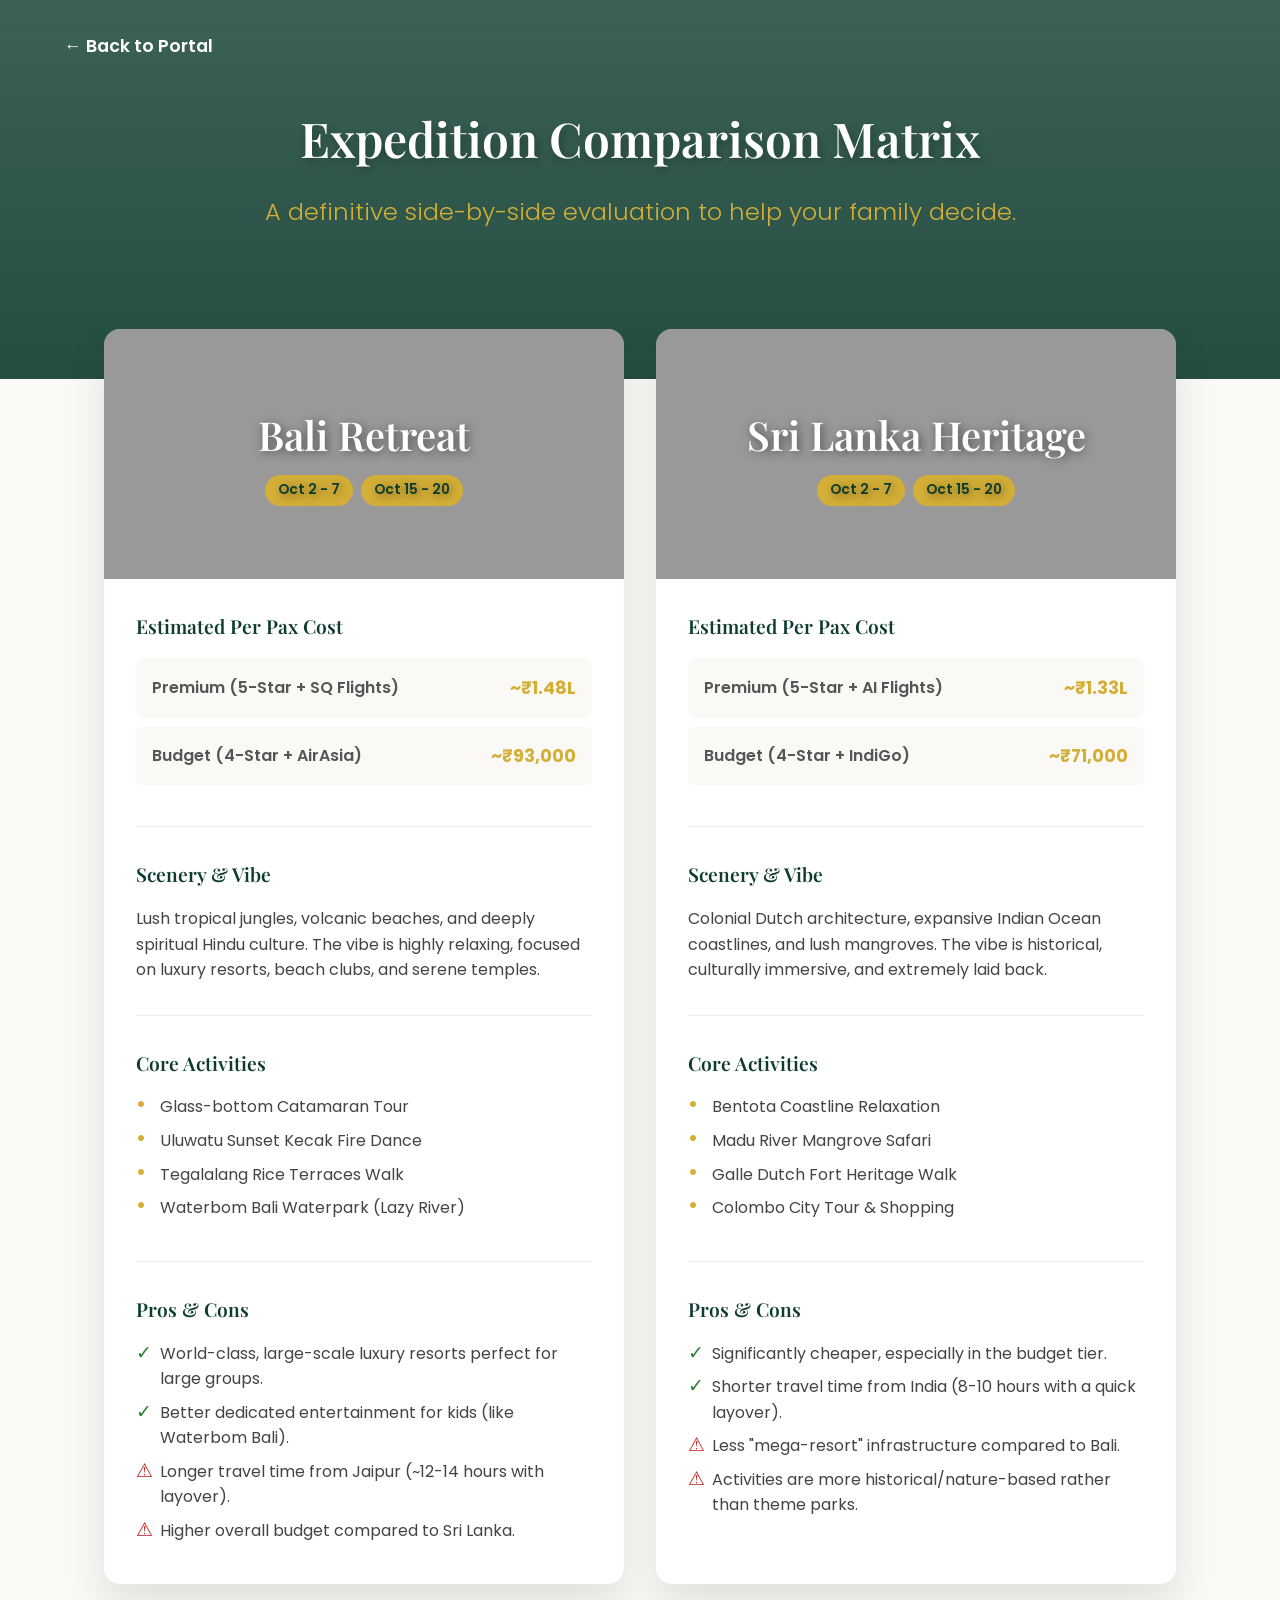
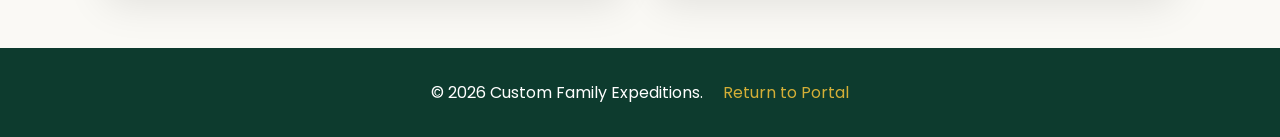
==== compare.html @ a78a111b "Phase 5: Comparison Matrix Page Added" ====
<!DOCTYPE html>
<html lang="en">
<head>
    <meta charset="UTF-8">
    <meta name="viewport" content="width=device-width, initial-scale=1.0">
    <title>Expedition Comparison Matrix</title>
    <meta name="description" content="Compare the Bali and Sri Lanka Expeditions">
    <link href="https://fonts.googleapis.com/css2?family=Playfair+Display:ital,wght@0,400;0,600;0,700;1,400&family=Poppins:wght@300;400;500;600&display=swap" rel="stylesheet">
    <link rel="stylesheet" href="styles.css">
    <style>
        .comparison-hero {
            background: linear-gradient(to bottom, rgba(13, 59, 46, 0.8), rgba(13, 59, 46, 0.9)), url('https://images.unsplash.com/photo-1488085061387-422e29b40080?auto=format&fit=crop&w=1920&q=80') center/cover;
            padding: 100px 5%;
            text-align: center;
            color: white;
        }

        .matrix-container {
            max-width: 1200px;
            margin: -50px auto 4rem auto;
            position: relative;
            z-index: 10;
            padding: 0 5%;
        }

        .matrix-grid {
            display: grid;
            grid-template-columns: 1fr 1fr;
            gap: 2rem;
        }

        .matrix-col {
            background: white;
            border-radius: 16px;
            box-shadow: 0 20px 40px rgba(0,0,0,0.1);
            overflow: hidden;
            transition: transform 0.3s ease;
        }

        .matrix-col:hover {
            transform: translateY(-5px);
        }

        .col-header {
            position: relative;
            height: 250px;
            display: flex;
            align-items: center;
            justify-content: center;
            color: white;
            text-shadow: 2px 2px 10px rgba(0,0,0,0.5);
        }

        .col-header.bali { background: url('https://images.unsplash.com/photo-1537996194471-e657df975ab4?auto=format&fit=crop&w=800&q=80') center/cover; }
        .col-header.lanka { background: url('https://images.unsplash.com/photo-1588614959060-4d144f28b207?auto=format&fit=crop&w=800&q=80') center/cover; }

        .col-header-overlay {
            position: absolute;
            inset: 0;
            background: rgba(0,0,0,0.4);
        }

        .col-header-content {
            position: relative;
            z-index: 1;
            text-align: center;
        }

        .col-header-content h2 {
            font-size: 2.5rem;
            margin-bottom: 0.5rem;
        }

        .date-badges {
            display: flex;
            gap: 0.5rem;
            justify-content: center;
        }

        .date-badge {
            background: var(--secondary-color);
            color: var(--primary-color);
            padding: 0.3rem 0.8rem;
            border-radius: 20px;
            font-size: 0.85rem;
            font-weight: 600;
        }

        .matrix-body {
            padding: 2rem;
        }

        .matrix-row {
            margin-bottom: 2rem;
            padding-bottom: 2rem;
            border-bottom: 1px solid #eee;
        }

        .matrix-row:last-child {
            border-bottom: none;
            margin-bottom: 0;
            padding-bottom: 0;
        }

        .row-title {
            color: var(--primary-color);
            font-size: 1.2rem;
            margin-bottom: 1rem;
            display: flex;
            align-items: center;
            gap: 0.5rem;
        }

        .cost-box {
            background: var(--body-bg);
            padding: 1rem;
            border-radius: 8px;
            margin-bottom: 0.5rem;
            display: flex;
            justify-content: space-between;
            align-items: center;
        }

        .cost-box .label { font-weight: 600; color: #555; }
        .cost-box .value { font-weight: 700; color: var(--secondary-color); font-size: 1.1rem; }

        ul.matrix-list {
            list-style: none;
        }

        ul.matrix-list li {
            padding-left: 1.5rem;
            position: relative;
            margin-bottom: 0.5rem;
            color: #444;
        }

        ul.matrix-list li::before {
            content: '•';
            color: var(--secondary-color);
            position: absolute;
            left: 0;
            font-size: 1.5rem;
            line-height: 1;
            top: -2px;
        }

        .pro-item::before { content: '✓' !important; color: #2e7d32 !important; font-size: 1.2rem !important; top: 2px !important; }
        .con-item::before { content: '⚠' !important; color: #c62828 !important; font-size: 1.2rem !important; top: 2px !important; }

        .back-nav {
            position: absolute;
            top: 2rem;
            left: 5%;
            color: white;
            text-decoration: none;
            font-weight: 600;
            font-size: 1.1rem;
            display: flex;
            align-items: center;
            gap: 0.5rem;
            transition: color 0.3s ease;
        }

        .back-nav:hover { color: var(--secondary-color); }

        @media (max-width: 768px) {
            .matrix-grid { grid-template-columns: 1fr; }
        }
    </style>
</head>
<body>

    <header class="comparison-hero">
        <a href="index.html" class="back-nav">← Back to Portal</a>
        <h1 class="title fade-in-up" style="font-size: 3rem;">Expedition Comparison Matrix</h1>
        <p class="subtitle fade-in-up" style="animation-delay: 0.2s">A definitive side-by-side evaluation to help your family decide.</p>
    </header>

    <div class="matrix-container fade-in-up" style="animation-delay: 0.4s">
        <div class="matrix-grid">
            
            <!-- BALI COLUMN -->
            <div class="matrix-col">
                <div class="col-header bali">
                    <div class="col-header-overlay"></div>
                    <div class="col-header-content">
                        <h2>Bali Retreat</h2>
                        <div class="date-badges">
                            <span class="date-badge">Oct 2 - 7</span>
                            <span class="date-badge">Oct 15 - 20</span>
                        </div>
                    </div>
                </div>
                
                <div class="matrix-body">
                    <div class="matrix-row">
                        <h3 class="row-title">Estimated Per Pax Cost</h3>
                        <div class="cost-box">
                            <span class="label">Premium (5-Star + SQ Flights)</span>
                            <span class="value">~₹1.48L</span>
                        </div>
                        <div class="cost-box">
                            <span class="label">Budget (4-Star + AirAsia)</span>
                            <span class="value">~₹93,000</span>
                        </div>
                    </div>

                    <div class="matrix-row">
                        <h3 class="row-title">Scenery & Vibe</h3>
                        <p style="color: #444; line-height: 1.6;">Lush tropical jungles, volcanic beaches, and deeply spiritual Hindu culture. The vibe is highly relaxing, focused on luxury resorts, beach clubs, and serene temples.</p>
                    </div>

                    <div class="matrix-row">
                        <h3 class="row-title">Core Activities</h3>
                        <ul class="matrix-list">
                            <li>Glass-bottom Catamaran Tour</li>
                            <li>Uluwatu Sunset Kecak Fire Dance</li>
                            <li>Tegalalang Rice Terraces Walk</li>
                            <li>Waterbom Bali Waterpark (Lazy River)</li>
                        </ul>
                    </div>

                    <div class="matrix-row">
                        <h3 class="row-title">Pros & Cons</h3>
                        <ul class="matrix-list">
                            <li class="pro-item">World-class, large-scale luxury resorts perfect for large groups.</li>
                            <li class="pro-item">Better dedicated entertainment for kids (like Waterbom Bali).</li>
                            <li class="con-item">Longer travel time from Jaipur (~12-14 hours with layover).</li>
                            <li class="con-item">Higher overall budget compared to Sri Lanka.</li>
                        </ul>
                    </div>
                </div>
            </div>

            <!-- SRI LANKA COLUMN -->
            <div class="matrix-col">
                <div class="col-header lanka">
                    <div class="col-header-overlay"></div>
                    <div class="col-header-content">
                        <h2>Sri Lanka Heritage</h2>
                        <div class="date-badges">
                            <span class="date-badge">Oct 2 - 7</span>
                            <span class="date-badge">Oct 15 - 20</span>
                        </div>
                    </div>
                </div>
                
                <div class="matrix-body">
                    <div class="matrix-row">
                        <h3 class="row-title">Estimated Per Pax Cost</h3>
                        <div class="cost-box">
                            <span class="label">Premium (5-Star + AI Flights)</span>
                            <span class="value">~₹1.33L</span>
                        </div>
                        <div class="cost-box">
                            <span class="label">Budget (4-Star + IndiGo)</span>
                            <span class="value">~₹71,000</span>
                        </div>
                    </div>

                    <div class="matrix-row">
                        <h3 class="row-title">Scenery & Vibe</h3>
                        <p style="color: #444; line-height: 1.6;">Colonial Dutch architecture, expansive Indian Ocean coastlines, and lush mangroves. The vibe is historical, culturally immersive, and extremely laid back.</p>
                    </div>

                    <div class="matrix-row">
                        <h3 class="row-title">Core Activities</h3>
                        <ul class="matrix-list">
                            <li>Bentota Coastline Relaxation</li>
                            <li>Madu River Mangrove Safari</li>
                            <li>Galle Dutch Fort Heritage Walk</li>
                            <li>Colombo City Tour & Shopping</li>
                        </ul>
                    </div>

                    <div class="matrix-row">
                        <h3 class="row-title">Pros & Cons</h3>
                        <ul class="matrix-list">
                            <li class="pro-item">Significantly cheaper, especially in the budget tier.</li>
                            <li class="pro-item">Shorter travel time from India (8-10 hours with a quick layover).</li>
                            <li class="con-item">Less "mega-resort" infrastructure compared to Bali.</li>
                            <li class="con-item">Activities are more historical/nature-based rather than theme parks.</li>
                        </ul>
                    </div>
                </div>
            </div>

        </div>
    </div>

    <footer style="background: var(--primary-color); color: white; text-align: center; padding: 2rem;">
        <p>&copy; 2026 Custom Family Expeditions. <a href="index.html" style="color: var(--secondary-color); text-decoration: none; margin-left: 1rem;">Return to Portal</a></p>
    </footer>

</body>
</html>
---- styles.css ----
:root {
    --primary-color: #0d3b2e; /* Deep emerald green */
    --secondary-color: #d4af37; /* Premium gold */
    --accent-color: #f3f0e7; /* Cream */
    --text-dark: #2c2c2c;
    --text-light: #ffffff;
    --glass-bg: rgba(255, 255, 255, 0.15);
    --glass-border: rgba(255, 255, 255, 0.25);
    --glass-shadow: 0 8px 32px 0 rgba(0, 0, 0, 0.15);
    --body-bg: #faf9f5;
    
    --font-heading: 'Playfair Display', serif;
    --font-body: 'Poppins', sans-serif;
}

* {
    margin: 0;
    padding: 0;
    box-sizing: border-box;
    scroll-behavior: smooth;
}

body {
    font-family: var(--font-body);
    background-color: var(--body-bg);
    color: var(--text-dark);
    line-height: 1.6;
    overflow-x: hidden;
}

/* Visibility toggles */
.hidden { display: none !important; }
.portal-active { display: flex; }
.app-active { display: block; }

/* PORTAL SCREEN */
#portal-screen {
    min-height: 100vh;
    flex-direction: column;
    align-items: center;
    justify-content: center;
    background: var(--primary-color);
    padding: 2rem;
    color: var(--text-light);
}

.portal-title {
    font-size: 3.5rem;
    margin-bottom: 0.5rem;
    text-align: center;
}

.portal-subtitle {
    font-size: 1.2rem;
    color: var(--secondary-color);
    margin-bottom: 4rem;
    text-align: center;
}

.portal-grid {
    display: grid;
    grid-template-columns: repeat(auto-fit, minmax(250px, 1fr));
    gap: 2rem;
    width: 100%;
    max-width: 1200px;
}

.portal-card {
    position: relative;
    height: 350px;
    border-radius: 16px;
    overflow: hidden;
    cursor: pointer;
    box-shadow: 0 15px 35px rgba(0,0,0,0.3);
    transition: transform 0.4s cubic-bezier(0.175, 0.885, 0.32, 1.275);
}

.portal-card img {
    width: 100%;
    height: 100%;
    object-fit: cover;
    transition: transform 0.6s ease;
}

.portal-card:hover {
    transform: translateY(-15px);
}

.portal-card:hover img {
    transform: scale(1.1);
}

.portal-overlay {
    position: absolute;
    inset: 0;
    background: linear-gradient(to top, rgba(0,0,0,0.8), rgba(0,0,0,0.2));
    display: flex;
    flex-direction: column;
    justify-content: flex-end;
    padding: 2rem;
}

.portal-overlay h2 {
    font-size: 2rem;
    color: var(--secondary-color);
    margin-bottom: 0.5rem;
}

/* Typography */
h1, h2, h3, h4 {
    font-family: var(--font-heading);
    font-weight: 600;
}

.text-light {
    color: var(--text-light) !important;
}

.section-title {
    font-size: 2.5rem;
    color: var(--primary-color);
    text-align: center;
    margin-bottom: 0.5rem;
}

.section-desc {
    text-align: center;
    max-width: 600px;
    margin: 0 auto 3rem auto;
    color: #666;
}

/* Navbar */
.navbar {
    position: fixed;
    top: 0;
    width: 100%;
    padding: 1rem 5%;
    display: flex;
    justify-content: space-between;
    align-items: center;
    background: rgba(250, 249, 245, 0.9);
    backdrop-filter: blur(10px);
    z-index: 1000;
    box-shadow: 0 2px 10px rgba(0,0,0,0.05);
}

.nav-logo {
    font-family: var(--font-heading);
    font-size: 1.5rem;
    font-weight: 700;
    color: var(--primary-color);
    letter-spacing: 2px;
}

.nav-links {
    list-style: none;
    display: flex;
    gap: 2rem;
}

.nav-links a {
    text-decoration: none;
    color: var(--text-dark);
    font-weight: 500;
    transition: color 0.3s ease;
}

.nav-links a:hover {
    color: var(--secondary-color);
}

/* Hero Section */
.hero {
    position: relative;
    height: 100vh;
    background-size: cover;
    background-position: center;
    background-attachment: fixed;
    display: flex;
    align-items: center;
    justify-content: center;
    text-align: center;
    padding-top: 60px;
}

.hero-overlay {
    position: absolute;
    inset: 0;
    background: linear-gradient(to bottom, rgba(13, 59, 46, 0.6), rgba(0,0,0,0.7));
}

.hero-content {
    position: relative;
    z-index: 1;
    color: var(--text-light);
    max-width: 1000px;
    padding: 2rem;
}

.title {
    font-size: 4rem;
    margin-bottom: 1rem;
    text-shadow: 2px 4px 10px rgba(0,0,0,0.3);
}

.subtitle {
    font-size: 1.5rem;
    color: var(--secondary-color);
    margin-bottom: 3rem;
    font-weight: 300;
}

/* Glass Dashboard */
.glass-dashboard {
    display: flex;
    flex-wrap: wrap;
    justify-content: center;
    gap: 2rem;
    background: var(--glass-bg);
    backdrop-filter: blur(12px);
    -webkit-backdrop-filter: blur(12px);
    border: 1px solid var(--glass-border);
    border-radius: 16px;
    padding: 2rem;
    margin-bottom: 3rem;
    box-shadow: var(--glass-shadow);
    transition: transform 0.3s ease;
}

.glass-dashboard:hover {
    transform: translateY(-5px);
}

.dash-item {
    display: flex;
    flex-direction: column;
    align-items: center;
}

.dash-label {
    font-size: 0.9rem;
    text-transform: uppercase;
    letter-spacing: 1px;
    color: var(--secondary-color);
    margin-bottom: 0.5rem;
}

.dash-value {
    font-size: 1.1rem;
    font-weight: 600;
}

.cta-btn {
    display: inline-block;
    padding: 1rem 2.5rem;
    background: var(--secondary-color);
    color: var(--primary-color);
    text-decoration: none;
    border-radius: 30px;
    font-weight: 600;
    font-size: 1.1rem;
    transition: transform 0.3s ease, box-shadow 0.3s ease;
}

.cta-btn:hover {
    transform: translateY(-3px) scale(1.05);
    box-shadow: 0 10px 20px rgba(212, 175, 55, 0.4);
}

/* Container & Sections */
.container {
    max-width: 1200px;
    margin: 0 auto;
    padding: 0 5%;
}

.section {
    padding: 6rem 0;
}

/* Reusable Glass Panel */
.glass-panel {
    background: #ffffff;
    border-radius: 16px;
    box-shadow: 0 15px 35px rgba(0,0,0,0.05);
    border: 1px solid rgba(0,0,0,0.02);
    padding: 2rem;
    transition: transform 0.3s ease;
}

.glass-panel:hover {
    box-shadow: 0 20px 40px rgba(0,0,0,0.08);
}

/* Vertical Timeline Quick Snapshot */
.snapshot-timeline-container {
    display: flex;
    flex-direction: column;
    gap: 1.5rem;
    max-width: 800px;
    margin: 0 auto;
    position: relative;
}

.snapshot-timeline-container::before {
    content: '';
    position: absolute;
    left: 30px;
    top: 20px;
    bottom: 20px;
    width: 2px;
    background: var(--secondary-color);
    z-index: 0;
}

.timeline-day-card {
    position: relative;
    margin-left: 60px;
    z-index: 1;
}

.timeline-day-card::before {
    content: '';
    position: absolute;
    left: -39px;
    top: 28px;
    width: 16px;
    height: 16px;
    border-radius: 50%;
    background: var(--primary-color);
    border: 3px solid var(--secondary-color);
}

.timeline-day-title {
    color: var(--primary-color);
    margin-bottom: 1rem;
    font-size: 1.5rem;
    border-bottom: 2px solid var(--accent-color);
    padding-bottom: 0.5rem;
}

.timeline-details {
    list-style: none;
    line-height: 2;
}

.timeline-details li {
    font-size: 1rem;
    color: #444;
}

.timeline-details strong {
    color: var(--text-dark);
    display: inline-block;
    width: 120px;
}

/* Aviation Grid */
.aviation-grid {
    display: grid;
    grid-template-columns: repeat(auto-fit, minmax(300px, 1fr));
    gap: 2rem;
}

.aviation-card {
    background: #fff;
    padding: 2rem;
    border-radius: 16px;
    box-shadow: 0 10px 30px rgba(0,0,0,0.05);
    border-top: 4px solid var(--secondary-color);
    transition: transform 0.3s ease;
}

.aviation-card:hover {
    transform: translateY(-10px);
}

.aviation-card h3 {
    color: var(--primary-color);
    margin-bottom: 1rem;
    font-size: 1.5rem;
}

.aviation-card ul {
    list-style: none;
    margin-top: 1rem;
}

.aviation-card li {
    padding: 0.5rem 0;
    border-bottom: 1px solid #eee;
}

/* 3D Flip Cards */
.card-grid, .culinary-grid {
    display: grid;
    grid-template-columns: repeat(auto-fit, minmax(320px, 1fr));
    gap: 2rem;
    perspective: 1000px;
}

.flip-card {
    background-color: transparent;
    width: 100%;
    height: 400px;
    perspective: 1000px;
}

.flip-card-inner {
    position: relative;
    width: 100%;
    height: 100%;
    text-align: center;
    transition: transform 0.8s;
    transform-style: preserve-3d;
    box-shadow: 0 15px 35px rgba(0,0,0,0.1);
    border-radius: 16px;
}

.flip-card:hover .flip-card-inner {
    transform: rotateY(180deg);
}

.flip-card-front, .flip-card-back {
    position: absolute;
    width: 100%;
    height: 100%;
    -webkit-backface-visibility: hidden;
    backface-visibility: hidden;
    border-radius: 16px;
    overflow: hidden;
}

.flip-card-front {
    background-color: #fff;
    color: black;
}

.flip-card-front img {
    width: 100%;
    height: 250px;
    object-fit: cover;
}

.flip-card-front .content {
    padding: 1.5rem;
}

.flip-card-front h3 {
    color: var(--primary-color);
    font-size: 1.3rem;
}

.flip-card-back {
    background-color: var(--primary-color);
    color: white;
    transform: rotateY(180deg);
    padding: 2rem;
    display: flex;
    flex-direction: column;
    justify-content: center;
    align-items: center;
    text-align: center;
}

.flip-card-back p {
    margin-bottom: 1rem;
    font-size: 0.95rem;
}

.flip-card-back h4 {
    color: var(--secondary-color);
    font-size: 1.5rem;
    margin-bottom: 1rem;
}

.official-btn {
    display: inline-block;
    padding: 0.5rem 1.5rem;
    background: var(--secondary-color);
    color: var(--primary-color);
    text-decoration: none;
    border-radius: 30px;
    font-weight: 600;
    transition: transform 0.2s ease;
}

.official-btn:hover {
    transform: scale(1.05);
}

/* Full Bleed Itinerary Section */
.full-bleed-section {
    position: relative;
    padding: 6rem 0;
    min-height: 800px;
    overflow: hidden;
}

.dynamic-bg {
    position: absolute;
    inset: 0;
    background-size: cover;
    background-position: center;
    transition: background-image 0.8s ease-in-out;
    z-index: 0;
}

.itinerary-overlay {
    position: absolute;
    inset: 0;
    background: rgba(13, 59, 46, 0.85); /* Deep green tint */
    backdrop-filter: blur(5px);
    z-index: 1;
}

.relative-z {
    position: relative;
    z-index: 2;
}

.timeline-container {
    max-width: 800px;
    margin: 0 auto;
}

.accordion-item {
    background: rgba(255, 255, 255, 0.1);
    backdrop-filter: blur(10px);
    border-radius: 12px;
    margin-bottom: 1rem;
    border: 1px solid rgba(255, 255, 255, 0.2);
    overflow: hidden;
}

.accordion-header {
    padding: 1.5rem;
    cursor: pointer;
    display: flex;
    justify-content: space-between;
    align-items: center;
    color: white;
    font-family: var(--font-heading);
    font-size: 1.3rem;
    transition: background 0.3s;
}

.accordion-header:hover {
    background: rgba(255, 255, 255, 0.15);
}

.accordion-content {
    max-height: 0;
    overflow: hidden;
    transition: max-height 0.5s ease-out;
    background: #fff;
}

.accordion-content.active {
    max-height: 1000px;
}

.accordion-body {
    padding: 2rem;
    display: flex;
    flex-direction: column;
    gap: 1rem;
    color: var(--text-dark);
}

.itinerary-stats {
    display: flex;
    gap: 1rem;
    background: var(--accent-color);
    padding: 1rem;
    border-radius: 8px;
    font-size: 0.9rem;
    flex-wrap: wrap;
}

/* Interactive Budget */
.slider-container {
    margin-bottom: 3rem;
    text-align: center;
}

.slider-container label {
    display: block;
    font-size: 1.5rem;
    font-family: var(--font-heading);
    color: var(--primary-color);
    margin-bottom: 1rem;
}

input[type=range] {
    -webkit-appearance: none;
    width: 100%;
    max-width: 500px;
    background: transparent;
}

input[type=range]:focus {
    outline: none;
}

input[type=range]::-webkit-slider-runnable-track {
    width: 100%;
    height: 8px;
    cursor: pointer;
    background: var(--accent-color);
    border-radius: 4px;
}

input[type=range]::-webkit-slider-thumb {
    height: 24px;
    width: 24px;
    border-radius: 50%;
    background: var(--secondary-color);
    cursor: pointer;
    -webkit-appearance: none;
    margin-top: -8px;
    box-shadow: 0 4px 10px rgba(0,0,0,0.2);
    transition: transform 0.1s;
}

input[type=range]::-webkit-slider-thumb:hover {
    transform: scale(1.2);
}

/* Budget Stats */
.budget-stats {
    display: flex;
    justify-content: space-around;
    flex-wrap: wrap;
    gap: 2rem;
}

.stat-box {
    text-align: center;
    background: var(--accent-color);
    padding: 2rem;
    border-radius: 12px;
    flex: 1;
    min-width: 200px;
    box-shadow: 0 10px 20px rgba(0,0,0,0.05);
    transition: transform 0.3s;
}

.stat-box:hover {
    transform: translateY(-5px);
}

.stat-box h3 {
    font-size: 2.5rem;
    color: var(--primary-color);
}

.stat-box p {
    color: #666;
    font-weight: 500;
}

/* Footer */
footer {
    background: var(--primary-color);
    color: white;
    text-align: center;
    padding: 2rem;
}

/* Animations */
.fade-in-up {
    animation: fadeInUp 1s ease-out forwards;
}

@keyframes fadeInUp {
    from {
        opacity: 0;
        transform: translateY(30px);
    }
    to {
        opacity: 1;
        transform: translateY(0);
    }
}

.animate-on-scroll {
    opacity: 0;
    transform: translateY(30px);
    transition: opacity 0.8s ease, transform 0.8s ease;
}

.animate-on-scroll.visible {
    opacity: 1;
    transform: translateY(0);
}

/* Tier Toggle Switch */
.tier-toggle-container {
    display: flex;
    justify-content: center;
    align-items: center;
    gap: 1rem;
    margin-bottom: 2rem;
}

.tier-label {
    font-size: 1.1rem;
    font-weight: 500;
    color: #888;
    transition: color 0.3s ease;
}

.tier-label.premium-active, .tier-label.budget-active {
    color: var(--primary-color);
    font-weight: 700;
}

.switch {
    position: relative;
    display: inline-block;
    width: 60px;
    height: 34px;
}

.switch input {
    opacity: 0;
    width: 0;
    height: 0;
}

.slider {
    position: absolute;
    cursor: pointer;
    top: 0;
    left: 0;
    right: 0;
    bottom: 0;
    background-color: var(--primary-color);
    transition: .4s;
}

.slider:before {
    position: absolute;
    content: "";
    height: 26px;
    width: 26px;
    left: 4px;
    bottom: 4px;
    background-color: white;
    transition: .4s;
    box-shadow: 0 2px 5px rgba(0,0,0,0.2);
}

input:checked + .slider {
    background-color: #4CAF50; /* Budget Green */
}

input:focus + .slider {
    box-shadow: 0 0 1px #4CAF50;
}

input:checked + .slider:before {
    transform: translateX(26px);
}

.slider.round {
    border-radius: 34px;
}

.slider.round:before {
    border-radius: 50%;
}

/* Responsive */
@media (max-width: 768px) {
    .title { font-size: 2.5rem; }
    .nav-links { display: none; }
    .budget-stats { flex-direction: column; }
    .portal-title { font-size: 2.5rem; }
}
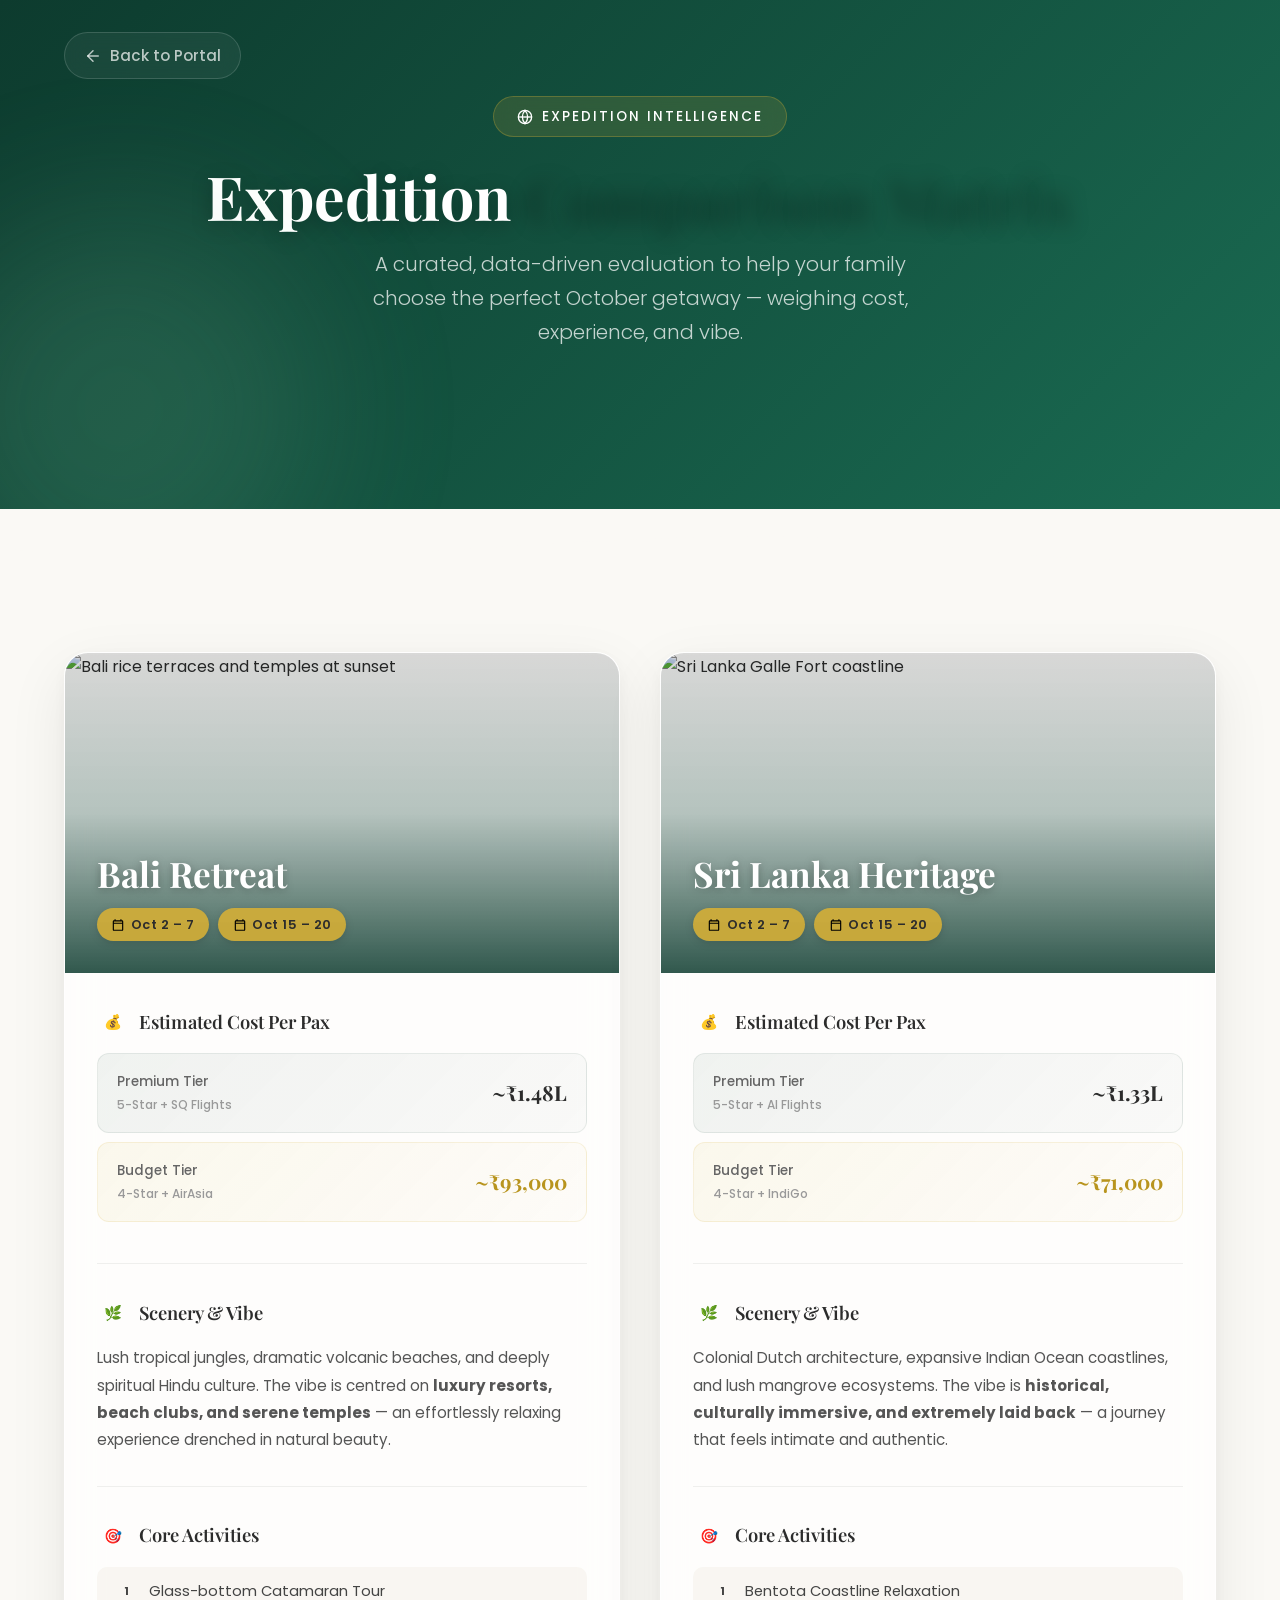
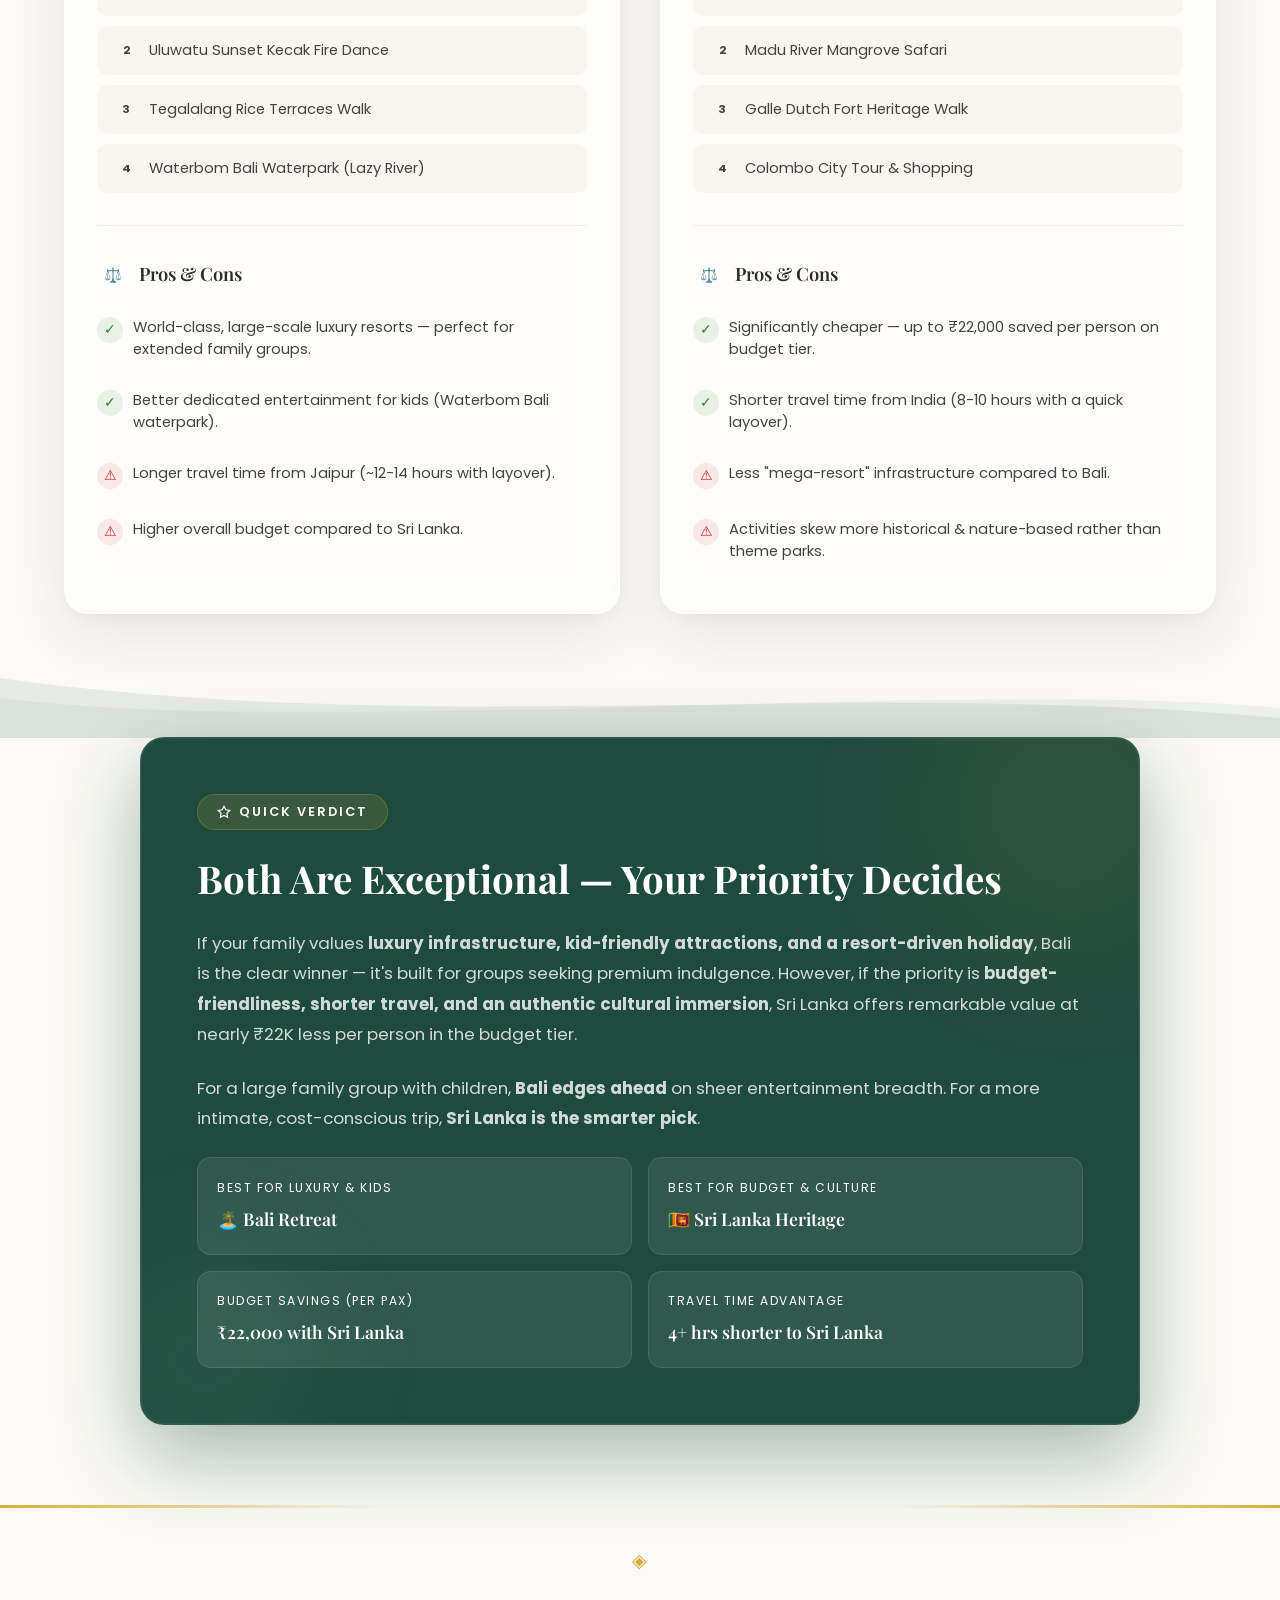
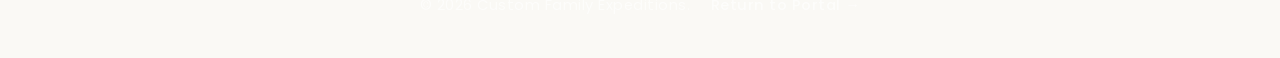
==== commit 83ae3acc: "Major UI/UX Overhaul: Premium glassmorphism, animations, micro-interactions" ====
--- a/compare.html
+++ b/compare.html
@@ -3,295 +3,887 @@
 <head>
     <meta charset="UTF-8">
     <meta name="viewport" content="width=device-width, initial-scale=1.0">
-    <title>Expedition Comparison Matrix</title>
-    <meta name="description" content="Compare the Bali and Sri Lanka Expeditions">
-    <link href="https://fonts.googleapis.com/css2?family=Playfair+Display:ital,wght@0,400;0,600;0,700;1,400&family=Poppins:wght@300;400;500;600&display=swap" rel="stylesheet">
+    <title>Expedition Comparison Matrix — Bali vs Sri Lanka</title>
+    <meta name="description" content="A definitive side-by-side comparison of the Bali and Sri Lanka expeditions — costs, scenery, activities, and our verdict.">
+    <link href="https://fonts.googleapis.com/css2?family=Playfair+Display:ital,wght@0,400;0,600;0,700;1,400&family=Poppins:wght@300;400;500;600;700&display=swap" rel="stylesheet">
     <link rel="stylesheet" href="styles.css">
     <style>
+        /* ===== ANIMATED GRADIENT HERO ===== */
         .comparison-hero {
-            background: linear-gradient(to bottom, rgba(13, 59, 46, 0.8), rgba(13, 59, 46, 0.9)), url('https://images.unsplash.com/photo-1488085061387-422e29b40080?auto=format&fit=crop&w=1920&q=80') center/cover;
-            padding: 100px 5%;
+            position: relative;
+            min-height: 55vh;
+            display: flex;
+            flex-direction: column;
+            align-items: center;
+            justify-content: center;
             text-align: center;
+            padding: 6rem 5% 8rem;
+            background: linear-gradient(-45deg, #0d3b2e, #145a44, #0a2e23, #1a6b52, #0d3b2e);
+            background-size: 400% 400%;
+            animation: heroGradient 12s ease infinite;
+            overflow: hidden;
             color: white;
         }
 
+        @keyframes heroGradient {
+            0%   { background-position: 0% 50%; }
+            50%  { background-position: 100% 50%; }
+            100% { background-position: 0% 50%; }
+        }
+
+        /* Floating orbs */
+        .comparison-hero::before,
+        .comparison-hero::after {
+            content: '';
+            position: absolute;
+            border-radius: 50%;
+            filter: blur(80px);
+            opacity: 0.15;
+            pointer-events: none;
+        }
+        .comparison-hero::before {
+            width: 500px; height: 500px;
+            background: var(--secondary-color);
+            top: -150px; right: -100px;
+            animation: floatOrb 8s ease-in-out infinite alternate;
+        }
+        .comparison-hero::after {
+            width: 400px; height: 400px;
+            background: #88d4ab;
+            bottom: -100px; left: -80px;
+            animation: floatOrb 10s ease-in-out infinite alternate-reverse;
+        }
+
+        @keyframes floatOrb {
+            0%   { transform: translate(0, 0) scale(1); }
+            100% { transform: translate(40px, -30px) scale(1.15); }
+        }
+
+        .hero-eyebrow {
+            display: inline-flex;
+            align-items: center;
+            gap: 0.6rem;
+            background: rgba(212, 175, 55, 0.15);
+            border: 1px solid rgba(212, 175, 55, 0.3);
+            padding: 0.5rem 1.4rem;
+            border-radius: 50px;
+            font-size: 0.85rem;
+            font-weight: 500;
+            color: var(--secondary-color);
+            letter-spacing: 2px;
+            text-transform: uppercase;
+            margin-bottom: 1.5rem;
+            backdrop-filter: blur(10px);
+        }
+
+        .comparison-hero h1 {
+            font-family: var(--font-heading);
+            font-size: clamp(2.2rem, 5vw, 3.8rem);
+            font-weight: 700;
+            line-height: 1.15;
+            margin-bottom: 1rem;
+            text-shadow: 0 4px 20px rgba(0,0,0,0.3);
+        }
+
+        .comparison-hero h1 span {
+            background: linear-gradient(135deg, var(--secondary-color), #f5d76e);
+            -webkit-background-clip: text;
+            -webkit-text-fill-color: transparent;
+            background-clip: text;
+        }
+
+        .hero-subtitle {
+            font-size: clamp(1rem, 2vw, 1.25rem);
+            color: rgba(255, 255, 255, 0.75);
+            max-width: 600px;
+            margin: 0 auto 2rem;
+            font-weight: 300;
+            line-height: 1.7;
+        }
+
+        /* Back nav */
+        .back-nav {
+            position: absolute;
+            top: 2rem;
+            left: 5%;
+            color: rgba(255,255,255,0.7);
+            text-decoration: none;
+            font-weight: 500;
+            font-size: 0.95rem;
+            display: inline-flex;
+            align-items: center;
+            gap: 0.5rem;
+            padding: 0.6rem 1.2rem;
+            border-radius: 50px;
+            border: 1px solid rgba(255,255,255,0.15);
+            background: rgba(255,255,255,0.05);
+            backdrop-filter: blur(10px);
+            transition: all 0.3s ease;
+            z-index: 10;
+        }
+        .back-nav:hover {
+            background: rgba(255,255,255,0.15);
+            color: var(--secondary-color);
+            border-color: rgba(212,175,55,0.3);
+            transform: translateX(-3px);
+        }
+
+        /* ===== WAVE DIVIDER ===== */
+        .wave-divider {
+            position: relative;
+            margin-top: -1px;
+            overflow: hidden;
+            line-height: 0;
+        }
+        .wave-divider svg {
+            display: block;
+            width: 100%;
+            height: 80px;
+        }
+
+        /* ===== STAGGERED FADE-IN ===== */
+        .reveal {
+            opacity: 0;
+            transform: translateY(40px);
+            transition: opacity 0.8s cubic-bezier(0.16, 1, 0.3, 1),
+                        transform 0.8s cubic-bezier(0.16, 1, 0.3, 1);
+        }
+        .reveal.visible {
+            opacity: 1;
+            transform: translateY(0);
+        }
+
+        /* ===== MATRIX CONTAINER ===== */
         .matrix-container {
-            max-width: 1200px;
-            margin: -50px auto 4rem auto;
+            max-width: 1300px;
+            margin: 0 auto;
+            padding: 4rem 5%;
             position: relative;
-            z-index: 10;
-            padding: 0 5%;
         }
 
         .matrix-grid {
             display: grid;
             grid-template-columns: 1fr 1fr;
-            gap: 2rem;
-        }
-
+            gap: 2.5rem;
+        }
+
+        /* ===== GLASSMORPHIC COLUMN CARDS ===== */
         .matrix-col {
-            background: white;
-            border-radius: 16px;
-            box-shadow: 0 20px 40px rgba(0,0,0,0.1);
+            background: rgba(255, 255, 255, 0.7);
+            backdrop-filter: blur(20px);
+            -webkit-backdrop-filter: blur(20px);
+            border: 1px solid rgba(255, 255, 255, 0.5);
+            border-radius: 24px;
             overflow: hidden;
-            transition: transform 0.3s ease;
-        }
-
+            box-shadow:
+                0 20px 60px rgba(0, 0, 0, 0.08),
+                0 4px 20px rgba(0, 0, 0, 0.04),
+                inset 0 1px 0 rgba(255, 255, 255, 0.6);
+            transition: transform 0.4s cubic-bezier(0.16, 1, 0.3, 1),
+                        box-shadow 0.4s ease;
+        }
         .matrix-col:hover {
-            transform: translateY(-5px);
-        }
-
+            transform: translateY(-8px);
+            box-shadow:
+                0 30px 80px rgba(0, 0, 0, 0.12),
+                0 8px 30px rgba(0, 0, 0, 0.06),
+                inset 0 1px 0 rgba(255, 255, 255, 0.6);
+        }
+
+        /* Column header hero image */
         .col-header {
             position: relative;
-            height: 250px;
-            display: flex;
-            align-items: center;
-            justify-content: center;
-            color: white;
-            text-shadow: 2px 2px 10px rgba(0,0,0,0.5);
-        }
-
-        .col-header.bali { background: url('https://images.unsplash.com/photo-1537996194471-e657df975ab4?auto=format&fit=crop&w=800&q=80') center/cover; }
-        .col-header.lanka { background: url('https://images.unsplash.com/photo-1588614959060-4d144f28b207?auto=format&fit=crop&w=800&q=80') center/cover; }
-
+            height: 320px;
+            overflow: hidden;
+        }
+        .col-header img {
+            width: 100%;
+            height: 100%;
+            object-fit: cover;
+            transition: transform 0.6s ease;
+        }
+        .matrix-col:hover .col-header img {
+            transform: scale(1.05);
+        }
         .col-header-overlay {
             position: absolute;
             inset: 0;
-            background: rgba(0,0,0,0.4);
-        }
-
+            background: linear-gradient(
+                to top,
+                rgba(13, 59, 46, 0.85) 0%,
+                rgba(13, 59, 46, 0.3) 50%,
+                rgba(0, 0, 0, 0.15) 100%
+            );
+        }
         .col-header-content {
-            position: relative;
+            position: absolute;
+            bottom: 0;
+            left: 0;
+            right: 0;
+            padding: 2rem;
             z-index: 1;
-            text-align: center;
-        }
-
+        }
         .col-header-content h2 {
-            font-size: 2.5rem;
-            margin-bottom: 0.5rem;
-        }
-
+            font-family: var(--font-heading);
+            font-size: 2.2rem;
+            font-weight: 700;
+            color: white;
+            margin-bottom: 0.75rem;
+            text-shadow: 0 2px 10px rgba(0,0,0,0.3);
+        }
         .date-badges {
             display: flex;
-            gap: 0.5rem;
-            justify-content: center;
-        }
-
+            gap: 0.6rem;
+            flex-wrap: wrap;
+        }
         .date-badge {
-            background: var(--secondary-color);
+            display: inline-flex;
+            align-items: center;
+            gap: 0.35rem;
+            background: rgba(212, 175, 55, 0.9);
             color: var(--primary-color);
-            padding: 0.3rem 0.8rem;
-            border-radius: 20px;
-            font-size: 0.85rem;
+            padding: 0.35rem 0.9rem;
+            border-radius: 50px;
+            font-size: 0.8rem;
             font-weight: 600;
-        }
-
+            letter-spacing: 0.5px;
+            box-shadow: 0 2px 8px rgba(0,0,0,0.15);
+        }
+        .date-badge svg {
+            width: 14px; height: 14px;
+            fill: var(--primary-color);
+        }
+
+        /* Column body */
         .matrix-body {
-            padding: 2rem;
+            padding: 2rem 2rem 2.5rem;
         }
 
         .matrix-row {
             margin-bottom: 2rem;
             padding-bottom: 2rem;
-            border-bottom: 1px solid #eee;
-        }
-
+            border-bottom: 1px solid rgba(0,0,0,0.06);
+        }
         .matrix-row:last-child {
             border-bottom: none;
             margin-bottom: 0;
             padding-bottom: 0;
         }
 
+        /* Row title with icon */
         .row-title {
+            font-family: var(--font-heading);
             color: var(--primary-color);
-            font-size: 1.2rem;
+            font-size: 1.15rem;
+            font-weight: 600;
             margin-bottom: 1rem;
             display: flex;
             align-items: center;
-            gap: 0.5rem;
-        }
-
+            gap: 0.6rem;
+        }
+        .row-title .icon {
+            display: inline-flex;
+            align-items: center;
+            justify-content: center;
+            width: 32px; height: 32px;
+            border-radius: 8px;
+            background: linear-gradient(135deg, var(--primary-color), #1a6b52);
+            color: white;
+            font-size: 0.9rem;
+            flex-shrink: 0;
+        }
+
+        /* Cost boxes */
         .cost-box {
-            background: var(--body-bg);
-            padding: 1rem;
-            border-radius: 8px;
-            margin-bottom: 0.5rem;
             display: flex;
             justify-content: space-between;
             align-items: center;
-        }
-
-        .cost-box .label { font-weight: 600; color: #555; }
-        .cost-box .value { font-weight: 700; color: var(--secondary-color); font-size: 1.1rem; }
-
-        ul.matrix-list {
+            padding: 1rem 1.2rem;
+            border-radius: 12px;
+            margin-bottom: 0.6rem;
+            transition: transform 0.2s ease;
+        }
+        .cost-box:hover {
+            transform: translateX(4px);
+        }
+        .cost-box.premium {
+            background: linear-gradient(135deg, rgba(13, 59, 46, 0.06), rgba(13, 59, 46, 0.02));
+            border: 1px solid rgba(13, 59, 46, 0.08);
+        }
+        .cost-box.budget {
+            background: linear-gradient(135deg, rgba(212, 175, 55, 0.08), rgba(212, 175, 55, 0.02));
+            border: 1px solid rgba(212, 175, 55, 0.15);
+        }
+        .cost-label {
+            font-size: 0.85rem;
+            font-weight: 500;
+            color: #666;
+        }
+        .cost-label small {
+            display: block;
+            font-size: 0.75rem;
+            color: #999;
+            margin-top: 2px;
+        }
+        .cost-value {
+            font-family: var(--font-heading);
+            font-weight: 700;
+            font-size: 1.3rem;
+            color: var(--primary-color);
+        }
+        .cost-box.budget .cost-value {
+            color: #b8941e;
+        }
+
+        /* Scenery text */
+        .scenery-text {
+            color: #555;
+            line-height: 1.8;
+            font-size: 0.95rem;
+        }
+
+        /* Activity list */
+        .activity-list {
             list-style: none;
-        }
-
-        ul.matrix-list li {
-            padding-left: 1.5rem;
+            display: flex;
+            flex-direction: column;
+            gap: 0.6rem;
+        }
+        .activity-list li {
+            display: flex;
+            align-items: flex-start;
+            gap: 0.7rem;
+            padding: 0.7rem 1rem;
+            background: rgba(243, 240, 231, 0.5);
+            border-radius: 10px;
+            font-size: 0.92rem;
+            color: #444;
+            transition: all 0.25s ease;
+            border: 1px solid transparent;
+        }
+        .activity-list li:hover {
+            background: rgba(243, 240, 231, 0.9);
+            border-color: rgba(212, 175, 55, 0.2);
+            transform: translateX(4px);
+        }
+        .activity-list .bullet {
+            display: inline-flex;
+            align-items: center;
+            justify-content: center;
+            width: 24px; height: 24px;
+            border-radius: 50%;
+            background: var(--secondary-color);
+            color: var(--primary-color);
+            font-size: 0.7rem;
+            font-weight: 700;
+            flex-shrink: 0;
+            margin-top: 1px;
+        }
+
+        /* Pros & Cons */
+        .pros-cons-grid {
+            display: flex;
+            flex-direction: column;
+            gap: 0.5rem;
+        }
+        .pc-item {
+            display: flex;
+            align-items: flex-start;
+            gap: 0.65rem;
+            padding: 0.65rem 0;
+            font-size: 0.92rem;
+            color: #444;
+            line-height: 1.5;
+        }
+        .pc-icon {
+            display: inline-flex;
+            align-items: center;
+            justify-content: center;
+            width: 26px; height: 26px;
+            border-radius: 50%;
+            flex-shrink: 0;
+            font-size: 0.85rem;
+            margin-top: 1px;
+        }
+        .pc-icon.pro {
+            background: rgba(46, 125, 50, 0.1);
+            color: #2e7d32;
+        }
+        .pc-icon.con {
+            background: rgba(198, 40, 40, 0.1);
+            color: #c62828;
+        }
+
+        /* ===== QUICK VERDICT ===== */
+        .verdict-section {
+            padding: 0 5% 5rem;
+        }
+        .verdict-card {
+            max-width: 1000px;
+            margin: 0 auto;
             position: relative;
-            margin-bottom: 0.5rem;
-            color: #444;
-        }
-
-        ul.matrix-list li::before {
-            content: '•';
+            background: rgba(13, 59, 46, 0.92);
+            backdrop-filter: blur(25px);
+            -webkit-backdrop-filter: blur(25px);
+            border: 1px solid rgba(255, 255, 255, 0.1);
+            border-radius: 24px;
+            padding: 3.5rem;
+            color: white;
+            overflow: hidden;
+            box-shadow:
+                0 30px 80px rgba(13, 59, 46, 0.35),
+                0 0 0 1px rgba(255, 255, 255, 0.05) inset;
+        }
+        .verdict-card::before {
+            content: '';
+            position: absolute;
+            top: -80px; right: -80px;
+            width: 300px; height: 300px;
+            border-radius: 50%;
+            background: rgba(212, 175, 55, 0.08);
+            filter: blur(60px);
+            pointer-events: none;
+        }
+        .verdict-card::after {
+            content: '';
+            position: absolute;
+            bottom: -60px; left: -60px;
+            width: 250px; height: 250px;
+            border-radius: 50%;
+            background: rgba(136, 212, 171, 0.06);
+            filter: blur(50px);
+            pointer-events: none;
+        }
+        .verdict-eyebrow {
+            display: inline-flex;
+            align-items: center;
+            gap: 0.5rem;
+            background: rgba(212, 175, 55, 0.15);
+            border: 1px solid rgba(212, 175, 55, 0.25);
+            padding: 0.4rem 1.2rem;
+            border-radius: 50px;
+            font-size: 0.8rem;
+            font-weight: 600;
             color: var(--secondary-color);
-            position: absolute;
-            left: 0;
-            font-size: 1.5rem;
-            line-height: 1;
-            top: -2px;
-        }
-
-        .pro-item::before { content: '✓' !important; color: #2e7d32 !important; font-size: 1.2rem !important; top: 2px !important; }
-        .con-item::before { content: '⚠' !important; color: #c62828 !important; font-size: 1.2rem !important; top: 2px !important; }
-
-        .back-nav {
-            position: absolute;
-            top: 2rem;
-            left: 5%;
-            color: white;
+            letter-spacing: 2px;
+            text-transform: uppercase;
+            margin-bottom: 1.5rem;
+        }
+        .verdict-card h2 {
+            font-family: var(--font-heading);
+            font-size: clamp(1.6rem, 3vw, 2.4rem);
+            font-weight: 700;
+            margin-bottom: 1.5rem;
+            line-height: 1.3;
+        }
+        .verdict-card h2 span {
+            color: var(--secondary-color);
+        }
+        .verdict-body {
+            position: relative;
+            z-index: 1;
+        }
+        .verdict-text {
+            color: rgba(255,255,255,0.8);
+            font-size: 1.05rem;
+            line-height: 1.8;
+            margin-bottom: 1.5rem;
+        }
+        .verdict-highlights {
+            display: grid;
+            grid-template-columns: 1fr 1fr;
+            gap: 1rem;
+            margin-top: 1.5rem;
+        }
+        .verdict-highlight {
+            background: rgba(255,255,255,0.08);
+            border: 1px solid rgba(255,255,255,0.1);
+            border-radius: 14px;
+            padding: 1.2rem;
+            transition: all 0.3s ease;
+        }
+        .verdict-highlight:hover {
+            background: rgba(255,255,255,0.12);
+            transform: translateY(-2px);
+        }
+        .verdict-highlight .vh-label {
+            font-size: 0.75rem;
+            text-transform: uppercase;
+            letter-spacing: 1.5px;
+            color: var(--secondary-color);
+            margin-bottom: 0.4rem;
+        }
+        .verdict-highlight .vh-value {
+            font-family: var(--font-heading);
+            font-size: 1.1rem;
+            font-weight: 600;
+        }
+
+        /* ===== FOOTER ===== */
+        .compare-footer {
+            background: var(--primary-color);
+            text-align: center;
+            padding: 2.5rem 5%;
+            color: rgba(255,255,255,0.6);
+            font-size: 0.9rem;
+        }
+        .compare-footer a {
+            color: var(--secondary-color);
             text-decoration: none;
-            font-weight: 600;
-            font-size: 1.1rem;
-            display: flex;
-            align-items: center;
-            gap: 0.5rem;
+            font-weight: 500;
             transition: color 0.3s ease;
-        }
-
-        .back-nav:hover { color: var(--secondary-color); }
-
-        @media (max-width: 768px) {
-            .matrix-grid { grid-template-columns: 1fr; }
+            margin-left: 1rem;
+        }
+        .compare-footer a:hover {
+            color: #f5d76e;
+        }
+
+        /* ===== VS BADGE (center of grid) ===== */
+        .vs-badge-container {
+            display: none; /* hidden by default, shown in desktop via grid trick */
+        }
+
+        /* ===== RESPONSIVE ===== */
+        @media (max-width: 900px) {
+            .matrix-grid {
+                grid-template-columns: 1fr;
+                gap: 2rem;
+            }
+            .comparison-hero {
+                min-height: 45vh;
+                padding: 5rem 5% 6rem;
+            }
+            .verdict-highlights {
+                grid-template-columns: 1fr;
+            }
+            .verdict-card {
+                padding: 2.5rem 2rem;
+            }
+            .col-header {
+                height: 260px;
+            }
+            .back-nav {
+                top: 1.2rem;
+                left: 4%;
+                font-size: 0.85rem;
+            }
+        }
+
+        @media (max-width: 480px) {
+            .col-header {
+                height: 220px;
+            }
+            .col-header-content h2 {
+                font-size: 1.7rem;
+            }
+            .matrix-body {
+                padding: 1.5rem;
+            }
+        }
+
+        /* ===== WAVE DIVIDER BOTTOM ===== */
+        .wave-divider-bottom {
+            position: relative;
+            margin-bottom: -1px;
+            overflow: hidden;
+            line-height: 0;
+            background: var(--body-bg);
+        }
+        .wave-divider-bottom svg {
+            display: block;
+            width: 100%;
+            height: 60px;
         }
     </style>
 </head>
 <body>
 
+    <!-- ===== HERO HEADER ===== -->
     <header class="comparison-hero">
-        <a href="index.html" class="back-nav">← Back to Portal</a>
-        <h1 class="title fade-in-up" style="font-size: 3rem;">Expedition Comparison Matrix</h1>
-        <p class="subtitle fade-in-up" style="animation-delay: 0.2s">A definitive side-by-side evaluation to help your family decide.</p>
+        <a href="index.html" class="back-nav" id="back-to-portal">
+            <svg width="18" height="18" fill="none" stroke="currentColor" stroke-width="2" stroke-linecap="round" stroke-linejoin="round" viewBox="0 0 24 24"><path d="M19 12H5"/><path d="M12 19l-7-7 7-7"/></svg>
+            Back to Portal
+        </a>
+
+        <div class="hero-eyebrow reveal">
+            <svg width="16" height="16" fill="none" stroke="currentColor" stroke-width="2" viewBox="0 0 24 24"><circle cx="12" cy="12" r="10"/><path d="M2 12h20"/><path d="M12 2a15.3 15.3 0 0 1 4 10 15.3 15.3 0 0 1-4 10 15.3 15.3 0 0 1-4-10A15.3 15.3 0 0 1 12 2z"/></svg>
+            Expedition Intelligence
+        </div>
+
+        <h1 class="reveal">Expedition <span>Comparison Matrix</span></h1>
+        <p class="hero-subtitle reveal">A curated, data-driven evaluation to help your family choose the perfect October getaway — weighing cost, experience, and vibe.</p>
     </header>
 
-    <div class="matrix-container fade-in-up" style="animation-delay: 0.4s">
+    <!-- ===== WAVE DIVIDER ===== -->
+    <div class="wave-divider">
+        <svg viewBox="0 0 1440 80" preserveAspectRatio="none" xmlns="http://www.w3.org/2000/svg">
+            <path fill="#faf9f5" d="M0,40 C360,80 720,0 1080,40 C1260,60 1380,50 1440,40 L1440,80 L0,80 Z"/>
+        </svg>
+    </div>
+
+    <!-- ===== COMPARISON GRID ===== -->
+    <main class="matrix-container">
         <div class="matrix-grid">
-            
-            <!-- BALI COLUMN -->
-            <div class="matrix-col">
-                <div class="col-header bali">
+
+            <!-- ====== BALI COLUMN ====== -->
+            <div class="matrix-col reveal" id="bali-column">
+                <div class="col-header">
+                    <img src="https://images.unsplash.com/photo-1537996194471-e657df975ab4?auto=format&fit=crop&w=900&q=80" alt="Bali rice terraces and temples at sunset" loading="lazy">
                     <div class="col-header-overlay"></div>
                     <div class="col-header-content">
                         <h2>Bali Retreat</h2>
                         <div class="date-badges">
-                            <span class="date-badge">Oct 2 - 7</span>
-                            <span class="date-badge">Oct 15 - 20</span>
+                            <span class="date-badge">
+                                <svg viewBox="0 0 24 24"><path d="M19 4h-1V2h-2v2H8V2H6v2H5a2 2 0 0 0-2 2v14a2 2 0 0 0 2 2h14a2 2 0 0 0 2-2V6a2 2 0 0 0-2-2zm0 16H5V10h14v10zM5 8V6h14v2H5z"/></svg>
+                                Oct 2 – 7
+                            </span>
+                            <span class="date-badge">
+                                <svg viewBox="0 0 24 24"><path d="M19 4h-1V2h-2v2H8V2H6v2H5a2 2 0 0 0-2 2v14a2 2 0 0 0 2 2h14a2 2 0 0 0 2-2V6a2 2 0 0 0-2-2zm0 16H5V10h14v10zM5 8V6h14v2H5z"/></svg>
+                                Oct 15 – 20
+                            </span>
                         </div>
                     </div>
                 </div>
-                
+
                 <div class="matrix-body">
+                    <!-- Cost -->
                     <div class="matrix-row">
-                        <h3 class="row-title">Estimated Per Pax Cost</h3>
-                        <div class="cost-box">
-                            <span class="label">Premium (5-Star + SQ Flights)</span>
-                            <span class="value">~₹1.48L</span>
+                        <h3 class="row-title">
+                            <span class="icon">💰</span>
+                            Estimated Cost Per Pax
+                        </h3>
+                        <div class="cost-box premium">
+                            <div class="cost-label">Premium Tier<small>5-Star + SQ Flights</small></div>
+                            <div class="cost-value">~₹1.48L</div>
                         </div>
-                        <div class="cost-box">
-                            <span class="label">Budget (4-Star + AirAsia)</span>
-                            <span class="value">~₹93,000</span>
+                        <div class="cost-box budget">
+                            <div class="cost-label">Budget Tier<small>4-Star + AirAsia</small></div>
+                            <div class="cost-value">~₹93,000</div>
                         </div>
                     </div>
 
+                    <!-- Scenery -->
                     <div class="matrix-row">
-                        <h3 class="row-title">Scenery & Vibe</h3>
-                        <p style="color: #444; line-height: 1.6;">Lush tropical jungles, volcanic beaches, and deeply spiritual Hindu culture. The vibe is highly relaxing, focused on luxury resorts, beach clubs, and serene temples.</p>
-                    </div>
-
+                        <h3 class="row-title">
+                            <span class="icon">🌿</span>
+                            Scenery &amp; Vibe
+                        </h3>
+                        <p class="scenery-text">Lush tropical jungles, dramatic volcanic beaches, and deeply spiritual Hindu culture. The vibe is centred on <strong>luxury resorts, beach clubs, and serene temples</strong> — an effortlessly relaxing experience drenched in natural beauty.</p>
+                    </div>
+
+                    <!-- Activities -->
                     <div class="matrix-row">
-                        <h3 class="row-title">Core Activities</h3>
-                        <ul class="matrix-list">
-                            <li>Glass-bottom Catamaran Tour</li>
-                            <li>Uluwatu Sunset Kecak Fire Dance</li>
-                            <li>Tegalalang Rice Terraces Walk</li>
-                            <li>Waterbom Bali Waterpark (Lazy River)</li>
+                        <h3 class="row-title">
+                            <span class="icon">🎯</span>
+                            Core Activities
+                        </h3>
+                        <ul class="activity-list">
+                            <li><span class="bullet">1</span> Glass-bottom Catamaran Tour</li>
+                            <li><span class="bullet">2</span> Uluwatu Sunset Kecak Fire Dance</li>
+                            <li><span class="bullet">3</span> Tegalalang Rice Terraces Walk</li>
+                            <li><span class="bullet">4</span> Waterbom Bali Waterpark (Lazy River)</li>
                         </ul>
                     </div>
 
+                    <!-- Pros & Cons -->
                     <div class="matrix-row">
-                        <h3 class="row-title">Pros & Cons</h3>
-                        <ul class="matrix-list">
-                            <li class="pro-item">World-class, large-scale luxury resorts perfect for large groups.</li>
-                            <li class="pro-item">Better dedicated entertainment for kids (like Waterbom Bali).</li>
-                            <li class="con-item">Longer travel time from Jaipur (~12-14 hours with layover).</li>
-                            <li class="con-item">Higher overall budget compared to Sri Lanka.</li>
-                        </ul>
+                        <h3 class="row-title">
+                            <span class="icon">⚖️</span>
+                            Pros &amp; Cons
+                        </h3>
+                        <div class="pros-cons-grid">
+                            <div class="pc-item">
+                                <span class="pc-icon pro">✓</span>
+                                <span>World-class, large-scale luxury resorts — perfect for extended family groups.</span>
+                            </div>
+                            <div class="pc-item">
+                                <span class="pc-icon pro">✓</span>
+                                <span>Better dedicated entertainment for kids (Waterbom Bali waterpark).</span>
+                            </div>
+                            <div class="pc-item">
+                                <span class="pc-icon con">⚠</span>
+                                <span>Longer travel time from Jaipur (~12-14 hours with layover).</span>
+                            </div>
+                            <div class="pc-item">
+                                <span class="pc-icon con">⚠</span>
+                                <span>Higher overall budget compared to Sri Lanka.</span>
+                            </div>
+                        </div>
                     </div>
                 </div>
             </div>
 
-            <!-- SRI LANKA COLUMN -->
-            <div class="matrix-col">
-                <div class="col-header lanka">
+            <!-- ====== SRI LANKA COLUMN ====== -->
+            <div class="matrix-col reveal" id="lanka-column">
+                <div class="col-header">
+                    <img src="https://images.unsplash.com/photo-1588614959060-4d144f28b207?auto=format&fit=crop&w=900&q=80" alt="Sri Lanka Galle Fort coastline" loading="lazy">
                     <div class="col-header-overlay"></div>
                     <div class="col-header-content">
                         <h2>Sri Lanka Heritage</h2>
                         <div class="date-badges">
-                            <span class="date-badge">Oct 2 - 7</span>
-                            <span class="date-badge">Oct 15 - 20</span>
+                            <span class="date-badge">
+                                <svg viewBox="0 0 24 24"><path d="M19 4h-1V2h-2v2H8V2H6v2H5a2 2 0 0 0-2 2v14a2 2 0 0 0 2 2h14a2 2 0 0 0 2-2V6a2 2 0 0 0-2-2zm0 16H5V10h14v10zM5 8V6h14v2H5z"/></svg>
+                                Oct 2 – 7
+                            </span>
+                            <span class="date-badge">
+                                <svg viewBox="0 0 24 24"><path d="M19 4h-1V2h-2v2H8V2H6v2H5a2 2 0 0 0-2 2v14a2 2 0 0 0 2 2h14a2 2 0 0 0 2-2V6a2 2 0 0 0-2-2zm0 16H5V10h14v10zM5 8V6h14v2H5z"/></svg>
+                                Oct 15 – 20
+                            </span>
                         </div>
                     </div>
                 </div>
-                
+
                 <div class="matrix-body">
+                    <!-- Cost -->
                     <div class="matrix-row">
-                        <h3 class="row-title">Estimated Per Pax Cost</h3>
-                        <div class="cost-box">
-                            <span class="label">Premium (5-Star + AI Flights)</span>
-                            <span class="value">~₹1.33L</span>
+                        <h3 class="row-title">
+                            <span class="icon">💰</span>
+                            Estimated Cost Per Pax
+                        </h3>
+                        <div class="cost-box premium">
+                            <div class="cost-label">Premium Tier<small>5-Star + AI Flights</small></div>
+                            <div class="cost-value">~₹1.33L</div>
                         </div>
-                        <div class="cost-box">
-                            <span class="label">Budget (4-Star + IndiGo)</span>
-                            <span class="value">~₹71,000</span>
+                        <div class="cost-box budget">
+                            <div class="cost-label">Budget Tier<small>4-Star + IndiGo</small></div>
+                            <div class="cost-value">~₹71,000</div>
                         </div>
                     </div>
 
+                    <!-- Scenery -->
                     <div class="matrix-row">
-                        <h3 class="row-title">Scenery & Vibe</h3>
-                        <p style="color: #444; line-height: 1.6;">Colonial Dutch architecture, expansive Indian Ocean coastlines, and lush mangroves. The vibe is historical, culturally immersive, and extremely laid back.</p>
-                    </div>
-
+                        <h3 class="row-title">
+                            <span class="icon">🌿</span>
+                            Scenery &amp; Vibe
+                        </h3>
+                        <p class="scenery-text">Colonial Dutch architecture, expansive Indian Ocean coastlines, and lush mangrove ecosystems. The vibe is <strong>historical, culturally immersive, and extremely laid back</strong> — a journey that feels intimate and authentic.</p>
+                    </div>
+
+                    <!-- Activities -->
                     <div class="matrix-row">
-                        <h3 class="row-title">Core Activities</h3>
-                        <ul class="matrix-list">
-                            <li>Bentota Coastline Relaxation</li>
-                            <li>Madu River Mangrove Safari</li>
-                            <li>Galle Dutch Fort Heritage Walk</li>
-                            <li>Colombo City Tour & Shopping</li>
+                        <h3 class="row-title">
+                            <span class="icon">🎯</span>
+                            Core Activities
+                        </h3>
+                        <ul class="activity-list">
+                            <li><span class="bullet">1</span> Bentota Coastline Relaxation</li>
+                            <li><span class="bullet">2</span> Madu River Mangrove Safari</li>
+                            <li><span class="bullet">3</span> Galle Dutch Fort Heritage Walk</li>
+                            <li><span class="bullet">4</span> Colombo City Tour &amp; Shopping</li>
                         </ul>
                     </div>
 
+                    <!-- Pros & Cons -->
                     <div class="matrix-row">
-                        <h3 class="row-title">Pros & Cons</h3>
-                        <ul class="matrix-list">
-                            <li class="pro-item">Significantly cheaper, especially in the budget tier.</li>
-                            <li class="pro-item">Shorter travel time from India (8-10 hours with a quick layover).</li>
-                            <li class="con-item">Less "mega-resort" infrastructure compared to Bali.</li>
-                            <li class="con-item">Activities are more historical/nature-based rather than theme parks.</li>
-                        </ul>
+                        <h3 class="row-title">
+                            <span class="icon">⚖️</span>
+                            Pros &amp; Cons
+                        </h3>
+                        <div class="pros-cons-grid">
+                            <div class="pc-item">
+                                <span class="pc-icon pro">✓</span>
+                                <span>Significantly cheaper — up to ₹22,000 saved per person on budget tier.</span>
+                            </div>
+                            <div class="pc-item">
+                                <span class="pc-icon pro">✓</span>
+                                <span>Shorter travel time from India (8-10 hours with a quick layover).</span>
+                            </div>
+                            <div class="pc-item">
+                                <span class="pc-icon con">⚠</span>
+                                <span>Less "mega-resort" infrastructure compared to Bali.</span>
+                            </div>
+                            <div class="pc-item">
+                                <span class="pc-icon con">⚠</span>
+                                <span>Activities skew more historical &amp; nature-based rather than theme parks.</span>
+                            </div>
+                        </div>
                     </div>
                 </div>
             </div>
 
         </div>
+    </main>
+
+    <!-- ===== WAVE DIVIDER ===== -->
+    <div class="wave-divider-bottom">
+        <svg viewBox="0 0 1440 60" preserveAspectRatio="none" xmlns="http://www.w3.org/2000/svg">
+            <path fill="#0d3b2e" d="M0,0 C480,60 960,0 1440,40 L1440,60 L0,60 Z" opacity="0.08"/>
+            <path fill="#0d3b2e" d="M0,20 C360,60 1080,0 1440,30 L1440,60 L0,60 Z" opacity="0.05"/>
+        </svg>
     </div>
 
-    <footer style="background: var(--primary-color); color: white; text-align: center; padding: 2rem;">
-        <p>&copy; 2026 Custom Family Expeditions. <a href="index.html" style="color: var(--secondary-color); text-decoration: none; margin-left: 1rem;">Return to Portal</a></p>
+    <!-- ===== QUICK VERDICT ===== -->
+    <section class="verdict-section">
+        <div class="verdict-card reveal" id="verdict-card">
+            <div class="verdict-body">
+                <div class="verdict-eyebrow">
+                    <svg width="14" height="14" fill="none" stroke="currentColor" stroke-width="2" viewBox="0 0 24 24"><path d="M12 2l3.09 6.26L22 9.27l-5 4.87 1.18 6.88L12 17.77l-6.18 3.25L7 14.14 2 9.27l6.91-1.01L12 2z"/></svg>
+                    Quick Verdict
+                </div>
+                <h2>Both Are Exceptional — <span>Your Priority Decides</span></h2>
+                <p class="verdict-text">
+                    If your family values <strong>luxury infrastructure, kid-friendly attractions, and a resort-driven holiday</strong>, Bali is the clear winner — it's built for groups seeking premium indulgence. However, if the priority is <strong>budget-friendliness, shorter travel, and an authentic cultural immersion</strong>, Sri Lanka offers remarkable value at nearly ₹22K less per person in the budget tier.
+                </p>
+                <p class="verdict-text">
+                    For a large family group with children, <strong>Bali edges ahead</strong> on sheer entertainment breadth. For a more intimate, cost-conscious trip, <strong>Sri Lanka is the smarter pick</strong>.
+                </p>
+                <div class="verdict-highlights">
+                    <div class="verdict-highlight">
+                        <div class="vh-label">Best for Luxury &amp; Kids</div>
+                        <div class="vh-value">🏝️ Bali Retreat</div>
+                    </div>
+                    <div class="verdict-highlight">
+                        <div class="vh-label">Best for Budget &amp; Culture</div>
+                        <div class="vh-value">🇱🇰 Sri Lanka Heritage</div>
+                    </div>
+                    <div class="verdict-highlight">
+                        <div class="vh-label">Budget Savings (Per Pax)</div>
+                        <div class="vh-value">₹22,000 with Sri Lanka</div>
+                    </div>
+                    <div class="verdict-highlight">
+                        <div class="vh-label">Travel Time Advantage</div>
+                        <div class="vh-value">4+ hrs shorter to Sri Lanka</div>
+                    </div>
+                </div>
+            </div>
+        </div>
+    </section>
+
+    <!-- ===== FOOTER ===== -->
+    <footer class="compare-footer">
+        <p>&copy; 2026 Custom Family Expeditions. <a href="index.html" id="footer-portal-link">Return to Portal →</a></p>
     </footer>
+
+    <!-- ===== SCROLL REVEAL SCRIPT ===== -->
+    <script>
+        document.addEventListener('DOMContentLoaded', () => {
+            const reveals = document.querySelectorAll('.reveal');
+            let delay = 0;
+
+            const observer = new IntersectionObserver((entries) => {
+                entries.forEach((entry) => {
+                    if (entry.isIntersecting) {
+                        // Stagger each element's appearance
+                        const el = entry.target;
+                        const stagger = el.dataset.delay || 0;
+                        setTimeout(() => {
+                            el.classList.add('visible');
+                        }, stagger);
+                        observer.unobserve(el);
+                    }
+                });
+            }, {
+                threshold: 0.15,
+                rootMargin: '0px 0px -40px 0px'
+            });
+
+            reveals.forEach((el, i) => {
+                // Auto-assign stagger delays
+                el.dataset.delay = i * 120;
+                observer.observe(el);
+            });
+        });
+    </script>
 
 </body>
 </html>
--- a/styles.css
+++ b/styles.css
@@ -1,193 +1,451 @@
+/* ====================================================================
+   THE DEFINITIVE TRAVEL DOSSIER — PREMIUM CSS
+   A breathtaking, immersive visual experience.
+   ==================================================================== */
+
+/* ─── Design Tokens ─── */
 :root {
-    --primary-color: #0d3b2e; /* Deep emerald green */
-    --secondary-color: #d4af37; /* Premium gold */
-    --accent-color: #f3f0e7; /* Cream */
+    --primary: #0d3b2e;
+    --primary-light: #145c48;
+    --primary-dark: #082820;
+    --secondary: #d4af37;
+    --secondary-glow: rgba(212, 175, 55, 0.35);
+    --accent: #f3f0e7;
+    --accent-warm: #ede8d8;
     --text-dark: #2c2c2c;
+    --text-muted: #6b6b6b;
     --text-light: #ffffff;
-    --glass-bg: rgba(255, 255, 255, 0.15);
-    --glass-border: rgba(255, 255, 255, 0.25);
-    --glass-shadow: 0 8px 32px 0 rgba(0, 0, 0, 0.15);
     --body-bg: #faf9f5;
-    
+
+    --glass-bg: rgba(255, 255, 255, 0.12);
+    --glass-bg-strong: rgba(255, 255, 255, 0.18);
+    --glass-border: rgba(255, 255, 255, 0.22);
+    --glass-shadow: 0 8px 32px rgba(0, 0, 0, 0.18);
+
     --font-heading: 'Playfair Display', serif;
     --font-body: 'Poppins', sans-serif;
-}
-
-* {
+
+    --radius-sm: 8px;
+    --radius-md: 16px;
+    --radius-lg: 24px;
+    --radius-full: 9999px;
+
+    --ease-out-expo: cubic-bezier(0.16, 1, 0.3, 1);
+    --ease-spring: cubic-bezier(0.175, 0.885, 0.32, 1.275);
+    --transition-base: 0.35s var(--ease-out-expo);
+}
+
+/* ─── Reset & Base ─── */
+*,
+*::before,
+*::after {
     margin: 0;
     padding: 0;
     box-sizing: border-box;
+}
+
+html {
     scroll-behavior: smooth;
+    scroll-padding-top: 70px;
 }
 
 body {
     font-family: var(--font-body);
     background-color: var(--body-bg);
     color: var(--text-dark);
-    line-height: 1.6;
+    line-height: 1.7;
     overflow-x: hidden;
-}
-
-/* Visibility toggles */
+    -webkit-font-smoothing: antialiased;
+    -moz-osx-font-smoothing: grayscale;
+}
+
+/* ─── Custom Scrollbar ─── */
+::-webkit-scrollbar {
+    width: 10px;
+}
+
+::-webkit-scrollbar-track {
+    background: var(--primary-dark);
+}
+
+::-webkit-scrollbar-thumb {
+    background: linear-gradient(180deg, var(--secondary), var(--primary-light));
+    border-radius: var(--radius-full);
+    border: 2px solid var(--primary-dark);
+}
+
+::-webkit-scrollbar-thumb:hover {
+    background: linear-gradient(180deg, var(--secondary), var(--primary));
+}
+
+/* ─── Selection Color ─── */
+::selection {
+    background: var(--secondary);
+    color: var(--primary-dark);
+}
+
+::-moz-selection {
+    background: var(--secondary);
+    color: var(--primary-dark);
+}
+
+/* ─── Typography ─── */
+h1, h2, h3, h4 {
+    font-family: var(--font-heading);
+    font-weight: 600;
+    line-height: 1.25;
+}
+
+.text-light {
+    color: var(--text-light) !important;
+}
+
+.section-title {
+    font-size: clamp(2rem, 4vw, 2.8rem);
+    color: var(--primary);
+    text-align: center;
+    margin-bottom: 0.5rem;
+    position: relative;
+}
+
+.section-title::after {
+    content: '';
+    display: block;
+    width: 60px;
+    height: 3px;
+    background: linear-gradient(90deg, var(--secondary), transparent);
+    margin: 0.75rem auto 0;
+    border-radius: 2px;
+}
+
+.section-desc {
+    text-align: center;
+    max-width: 620px;
+    margin: 0 auto 3.5rem;
+    color: var(--text-muted);
+    font-size: 1.05rem;
+}
+
+/* ─── Visibility Toggles ─── */
 .hidden { display: none !important; }
 .portal-active { display: flex; }
 .app-active { display: block; }
 
-/* PORTAL SCREEN */
+
+/* ====================================================================
+   1. PORTAL SCREEN — Breathtaking Entry
+   ==================================================================== */
 #portal-screen {
     min-height: 100vh;
     flex-direction: column;
     align-items: center;
     justify-content: center;
-    background: var(--primary-color);
-    padding: 2rem;
+    padding: 3rem 2rem;
     color: var(--text-light);
+    position: relative;
+    overflow: hidden;
+
+    /* Animated gradient background */
+    background: linear-gradient(
+        135deg,
+        var(--primary-dark) 0%,
+        var(--primary) 25%,
+        #0f4a38 50%,
+        var(--primary-dark) 75%,
+        #06201a 100%
+    );
+    background-size: 400% 400%;
+    animation: portalGradient 12s ease infinite;
+}
+
+/* Floating particle-like radial gradients */
+#portal-screen::before {
+    content: '';
+    position: absolute;
+    inset: 0;
+    background:
+        radial-gradient(circle at 20% 30%, rgba(212, 175, 55, 0.08) 0%, transparent 50%),
+        radial-gradient(circle at 80% 70%, rgba(212, 175, 55, 0.06) 0%, transparent 50%),
+        radial-gradient(circle at 50% 10%, rgba(255, 255, 255, 0.03) 0%, transparent 40%);
+    pointer-events: none;
+    animation: portalShimmer 8s ease-in-out infinite alternate;
+}
+
+@keyframes portalGradient {
+    0%, 100% { background-position: 0% 50%; }
+    25% { background-position: 100% 0%; }
+    50% { background-position: 100% 100%; }
+    75% { background-position: 0% 100%; }
+}
+
+@keyframes portalShimmer {
+    0% { opacity: 0.5; transform: scale(1); }
+    100% { opacity: 1; transform: scale(1.05); }
 }
 
 .portal-title {
-    font-size: 3.5rem;
+    font-size: clamp(2.5rem, 5vw, 4rem);
     margin-bottom: 0.5rem;
     text-align: center;
+    letter-spacing: 2px;
+    background: linear-gradient(135deg, var(--text-light) 0%, var(--secondary) 100%);
+    -webkit-background-clip: text;
+    -webkit-text-fill-color: transparent;
+    background-clip: text;
 }
 
 .portal-subtitle {
-    font-size: 1.2rem;
-    color: var(--secondary-color);
+    font-size: 1.15rem;
+    color: var(--secondary);
     margin-bottom: 4rem;
     text-align: center;
+    letter-spacing: 3px;
+    text-transform: uppercase;
+    font-weight: 300;
 }
 
 .portal-grid {
     display: grid;
-    grid-template-columns: repeat(auto-fit, minmax(250px, 1fr));
+    grid-template-columns: repeat(auto-fit, minmax(260px, 1fr));
     gap: 2rem;
     width: 100%;
     max-width: 1200px;
 }
 
+/* Glassmorphic portal cards with staggered entrance */
 .portal-card {
     position: relative;
-    height: 350px;
-    border-radius: 16px;
+    height: 370px;
+    border-radius: var(--radius-lg);
     overflow: hidden;
     cursor: pointer;
-    box-shadow: 0 15px 35px rgba(0,0,0,0.3);
-    transition: transform 0.4s cubic-bezier(0.175, 0.885, 0.32, 1.275);
+    border: 1px solid rgba(255, 255, 255, 0.12);
+    box-shadow:
+        0 20px 50px rgba(0, 0, 0, 0.35),
+        inset 0 1px 0 rgba(255, 255, 255, 0.1);
+    transition:
+        transform 0.5s var(--ease-spring),
+        box-shadow 0.5s var(--ease-out-expo);
+    animation: portalCardEntrance 0.8s var(--ease-out-expo) backwards;
+}
+
+.portal-card:nth-child(1) { animation-delay: 0.3s; }
+.portal-card:nth-child(2) { animation-delay: 0.45s; }
+.portal-card:nth-child(3) { animation-delay: 0.6s; }
+.portal-card:nth-child(4) { animation-delay: 0.75s; }
+
+@keyframes portalCardEntrance {
+    from {
+        opacity: 0;
+        transform: translateY(60px) scale(0.9);
+    }
+    to {
+        opacity: 1;
+        transform: translateY(0) scale(1);
+    }
 }
 
 .portal-card img {
     width: 100%;
     height: 100%;
     object-fit: cover;
-    transition: transform 0.6s ease;
+    transition: transform 0.8s var(--ease-out-expo);
 }
 
 .portal-card:hover {
-    transform: translateY(-15px);
+    transform: translateY(-14px) scale(1.02);
+    box-shadow:
+        0 30px 60px rgba(0, 0, 0, 0.45),
+        0 0 40px rgba(212, 175, 55, 0.15),
+        inset 0 1px 0 rgba(255, 255, 255, 0.15);
 }
 
 .portal-card:hover img {
-    transform: scale(1.1);
+    transform: scale(1.12);
 }
 
 .portal-overlay {
     position: absolute;
     inset: 0;
-    background: linear-gradient(to top, rgba(0,0,0,0.8), rgba(0,0,0,0.2));
+    background: linear-gradient(
+        to top,
+        rgba(0, 0, 0, 0.85) 0%,
+        rgba(0, 0, 0, 0.3) 50%,
+        rgba(0, 0, 0, 0.05) 100%
+    );
     display: flex;
     flex-direction: column;
     justify-content: flex-end;
     padding: 2rem;
+    transition: background 0.4s ease;
+}
+
+.portal-card:hover .portal-overlay {
+    background: linear-gradient(
+        to top,
+        rgba(13, 59, 46, 0.9) 0%,
+        rgba(0, 0, 0, 0.3) 50%,
+        rgba(0, 0, 0, 0.05) 100%
+    );
 }
 
 .portal-overlay h2 {
-    font-size: 2rem;
-    color: var(--secondary-color);
-    margin-bottom: 0.5rem;
-}
-
-/* Typography */
-h1, h2, h3, h4 {
-    font-family: var(--font-heading);
-    font-weight: 600;
-}
-
-.text-light {
-    color: var(--text-light) !important;
-}
-
-.section-title {
-    font-size: 2.5rem;
-    color: var(--primary-color);
-    text-align: center;
-    margin-bottom: 0.5rem;
-}
-
-.section-desc {
-    text-align: center;
-    max-width: 600px;
-    margin: 0 auto 3rem auto;
-    color: #666;
-}
-
-/* Navbar */
+    font-size: 2.2rem;
+    color: var(--secondary);
+    margin-bottom: 0.3rem;
+    text-shadow: 0 2px 8px rgba(0, 0, 0, 0.3);
+}
+
+.portal-overlay p {
+    font-size: 1rem;
+    color: rgba(255, 255, 255, 0.8);
+    font-weight: 300;
+}
+
+
+/* ====================================================================
+   2. NAVBAR — Sleek & Refined
+   ==================================================================== */
 .navbar {
     position: fixed;
     top: 0;
     width: 100%;
-    padding: 1rem 5%;
+    padding: 0.65rem 5%;
     display: flex;
     justify-content: space-between;
     align-items: center;
-    background: rgba(250, 249, 245, 0.9);
-    backdrop-filter: blur(10px);
+    background: rgba(250, 249, 245, 0.85);
+    backdrop-filter: blur(20px) saturate(180%);
+    -webkit-backdrop-filter: blur(20px) saturate(180%);
     z-index: 1000;
-    box-shadow: 0 2px 10px rgba(0,0,0,0.05);
+    border-bottom: 1px solid rgba(0, 0, 0, 0.04);
+    transition: background 0.4s ease, padding 0.3s ease, box-shadow 0.3s ease;
+}
+
+/* JS can add .scrolled class for denser navbar */
+.navbar.scrolled {
+    padding: 0.5rem 5%;
+    background: rgba(250, 249, 245, 0.95);
+    box-shadow: 0 4px 30px rgba(0, 0, 0, 0.08);
 }
 
 .nav-logo {
     font-family: var(--font-heading);
-    font-size: 1.5rem;
+    font-size: 1.3rem;
     font-weight: 700;
-    color: var(--primary-color);
-    letter-spacing: 2px;
+    color: var(--primary);
+    letter-spacing: 3px;
+    text-transform: uppercase;
+    position: relative;
+}
+
+.nav-logo::after {
+    content: '';
+    position: absolute;
+    bottom: -2px;
+    left: 0;
+    width: 100%;
+    height: 2px;
+    background: var(--secondary);
+    transform: scaleX(0.3);
+    transform-origin: left;
 }
 
 .nav-links {
     list-style: none;
     display: flex;
-    gap: 2rem;
+    gap: 0.25rem;
+    align-items: center;
+}
+
+.nav-links li {
+    position: relative;
 }
 
 .nav-links a {
     text-decoration: none;
     color: var(--text-dark);
     font-weight: 500;
-    transition: color 0.3s ease;
+    font-size: 0.88rem;
+    letter-spacing: 0.5px;
+    padding: 0.5rem 0.85rem;
+    border-radius: var(--radius-sm);
+    transition: color var(--transition-base), background var(--transition-base);
+    position: relative;
+}
+
+.nav-links a::after {
+    content: '';
+    position: absolute;
+    bottom: 2px;
+    left: 50%;
+    width: 0;
+    height: 2px;
+    background: var(--secondary);
+    border-radius: 1px;
+    transition: width 0.3s var(--ease-out-expo), left 0.3s var(--ease-out-expo);
 }
 
 .nav-links a:hover {
-    color: var(--secondary-color);
-}
-
-/* Hero Section */
+    color: var(--primary);
+}
+
+.nav-links a:hover::after {
+    width: 60%;
+    left: 20%;
+}
+
+
+/* ====================================================================
+   3. HERO — Ken Burns + Glass Dashboard Mini-Cards
+   ==================================================================== */
 .hero {
     position: relative;
     height: 100vh;
     background-size: cover;
     background-position: center;
-    background-attachment: fixed;
     display: flex;
     align-items: center;
     justify-content: center;
     text-align: center;
     padding-top: 60px;
+    overflow: hidden;
+}
+
+/* Ken Burns zoom animation on the background */
+.hero::before {
+    content: '';
+    position: absolute;
+    inset: 0;
+    background: inherit;
+    background-size: cover;
+    background-position: center;
+    animation: kenBurns 20s ease-in-out infinite alternate;
+    z-index: -1;
+}
+
+@keyframes kenBurns {
+    0% {
+        transform: scale(1) translateX(0);
+    }
+    50% {
+        transform: scale(1.08) translateX(-1%);
+    }
+    100% {
+        transform: scale(1.12) translateY(-2%);
+    }
 }
 
 .hero-overlay {
     position: absolute;
     inset: 0;
-    background: linear-gradient(to bottom, rgba(13, 59, 46, 0.6), rgba(0,0,0,0.7));
+    background: linear-gradient(
+        160deg,
+        rgba(13, 59, 46, 0.7) 0%,
+        rgba(8, 40, 32, 0.8) 50%,
+        rgba(0, 0, 0, 0.75) 100%
+    );
+    z-index: 0;
 }
 
 .hero-content {
@@ -199,76 +457,122 @@
 }
 
 .title {
-    font-size: 4rem;
+    font-size: clamp(2.5rem, 6vw, 4.5rem);
     margin-bottom: 1rem;
-    text-shadow: 2px 4px 10px rgba(0,0,0,0.3);
+    text-shadow: 0 4px 20px rgba(0, 0, 0, 0.4);
+    letter-spacing: 1px;
+    background: linear-gradient(135deg, #ffffff 30%, var(--secondary) 100%);
+    -webkit-background-clip: text;
+    -webkit-text-fill-color: transparent;
+    background-clip: text;
 }
 
 .subtitle {
-    font-size: 1.5rem;
-    color: var(--secondary-color);
-    margin-bottom: 3rem;
+    font-size: clamp(1.1rem, 2.5vw, 1.5rem);
+    color: var(--secondary);
+    margin-bottom: 2.5rem;
     font-weight: 300;
-}
-
-/* Glass Dashboard */
+    letter-spacing: 1px;
+}
+
+/* Glass Dashboard — individual mini-cards */
 .glass-dashboard {
     display: flex;
     flex-wrap: wrap;
     justify-content: center;
-    gap: 2rem;
-    background: var(--glass-bg);
-    backdrop-filter: blur(12px);
-    -webkit-backdrop-filter: blur(12px);
-    border: 1px solid var(--glass-border);
-    border-radius: 16px;
-    padding: 2rem;
-    margin-bottom: 3rem;
-    box-shadow: var(--glass-shadow);
-    transition: transform 0.3s ease;
+    gap: 1rem;
+    margin-bottom: 2.5rem;
+    background: transparent;
+    backdrop-filter: none;
+    border: none;
+    box-shadow: none;
+    padding: 0;
+    transition: none;
 }
 
 .glass-dashboard:hover {
-    transform: translateY(-5px);
+    transform: none;
 }
 
 .dash-item {
     display: flex;
     flex-direction: column;
     align-items: center;
+    padding: 1.2rem 1.8rem;
+    background: rgba(255, 255, 255, 0.08);
+    backdrop-filter: blur(16px);
+    -webkit-backdrop-filter: blur(16px);
+    border: 1px solid rgba(255, 255, 255, 0.15);
+    border-radius: var(--radius-md);
+    min-width: 130px;
+    transition: transform 0.3s var(--ease-spring), background 0.3s ease, box-shadow 0.3s ease;
+    box-shadow: 0 4px 20px rgba(0, 0, 0, 0.15);
+}
+
+.dash-item:hover {
+    transform: translateY(-4px) scale(1.03);
+    background: rgba(255, 255, 255, 0.14);
+    box-shadow: 0 8px 30px rgba(0, 0, 0, 0.2), 0 0 15px rgba(212, 175, 55, 0.1);
 }
 
 .dash-label {
-    font-size: 0.9rem;
+    font-size: 0.72rem;
     text-transform: uppercase;
-    letter-spacing: 1px;
-    color: var(--secondary-color);
-    margin-bottom: 0.5rem;
+    letter-spacing: 1.5px;
+    color: var(--secondary);
+    margin-bottom: 0.4rem;
+    font-weight: 500;
 }
 
 .dash-value {
-    font-size: 1.1rem;
+    font-size: 1rem;
     font-weight: 600;
-}
-
+    color: var(--text-light);
+}
+
+/* CTA Button */
 .cta-btn {
     display: inline-block;
     padding: 1rem 2.5rem;
-    background: var(--secondary-color);
-    color: var(--primary-color);
+    background: linear-gradient(135deg, var(--secondary), #c9a22e);
+    color: var(--primary-dark);
     text-decoration: none;
-    border-radius: 30px;
+    border-radius: var(--radius-full);
     font-weight: 600;
-    font-size: 1.1rem;
-    transition: transform 0.3s ease, box-shadow 0.3s ease;
+    font-size: 1.05rem;
+    letter-spacing: 0.5px;
+    transition: transform 0.3s var(--ease-spring), box-shadow 0.3s ease;
+    position: relative;
+    overflow: hidden;
+}
+
+.cta-btn::before {
+    content: '';
+    position: absolute;
+    inset: 0;
+    background: linear-gradient(90deg, transparent, rgba(255, 255, 255, 0.3), transparent);
+    transform: translateX(-100%);
+    transition: transform 0.6s ease;
 }
 
 .cta-btn:hover {
-    transform: translateY(-3px) scale(1.05);
-    box-shadow: 0 10px 20px rgba(212, 175, 55, 0.4);
-}
-
-/* Container & Sections */
+    transform: translateY(-3px) scale(1.04);
+    box-shadow: 0 12px 35px rgba(212, 175, 55, 0.4), 0 0 20px rgba(212, 175, 55, 0.2);
+}
+
+.cta-btn:hover::before {
+    transform: translateX(100%);
+}
+
+/* Magnetic button — same as CTA but can be extended via JS */
+.magnetic-btn {
+    cursor: pointer;
+}
+
+
+/* ====================================================================
+   4. CONTAINER & SECTIONS
+   ==================================================================== */
 .container {
     max-width: 1200px;
     margin: 0 auto;
@@ -276,28 +580,35 @@
 }
 
 .section {
-    padding: 6rem 0;
+    padding: 7rem 0;
 }
 
 /* Reusable Glass Panel */
 .glass-panel {
     background: #ffffff;
-    border-radius: 16px;
-    box-shadow: 0 15px 35px rgba(0,0,0,0.05);
-    border: 1px solid rgba(0,0,0,0.02);
+    border-radius: var(--radius-md);
+    box-shadow:
+        0 15px 40px rgba(0, 0, 0, 0.04),
+        0 1px 3px rgba(0, 0, 0, 0.02);
+    border: 1px solid rgba(0, 0, 0, 0.04);
     padding: 2rem;
-    transition: transform 0.3s ease;
+    transition: transform var(--transition-base), box-shadow var(--transition-base);
 }
 
 .glass-panel:hover {
-    box-shadow: 0 20px 40px rgba(0,0,0,0.08);
-}
-
-/* Vertical Timeline Quick Snapshot */
+    box-shadow:
+        0 25px 50px rgba(0, 0, 0, 0.08),
+        0 1px 3px rgba(0, 0, 0, 0.02);
+}
+
+
+/* ====================================================================
+   5. QUICK SNAPSHOT TIMELINE — Vivid & Animated
+   ==================================================================== */
 .snapshot-timeline-container {
     display: flex;
     flex-direction: column;
-    gap: 1.5rem;
+    gap: 1.8rem;
     max-width: 800px;
     margin: 0 auto;
     position: relative;
@@ -309,35 +620,98 @@
     left: 30px;
     top: 20px;
     bottom: 20px;
-    width: 2px;
-    background: var(--secondary-color);
+    width: 3px;
+    background: linear-gradient(180deg, var(--secondary), var(--primary), var(--secondary));
     z-index: 0;
+    border-radius: 2px;
 }
 
 .timeline-day-card {
     position: relative;
     margin-left: 60px;
     z-index: 1;
-}
-
+    background: #ffffff;
+    border-radius: var(--radius-md);
+    padding: 1.8rem 2rem;
+    box-shadow: 0 8px 30px rgba(0, 0, 0, 0.06);
+    border: 1px solid rgba(0, 0, 0, 0.04);
+    transition:
+        transform 0.4s var(--ease-spring),
+        box-shadow 0.4s ease;
+    /* Stagger entrance via nth-child */
+    animation: timelineCardEnter 0.7s var(--ease-out-expo) backwards;
+}
+
+.timeline-day-card:nth-child(1) { animation-delay: 0.1s; }
+.timeline-day-card:nth-child(2) { animation-delay: 0.2s; }
+.timeline-day-card:nth-child(3) { animation-delay: 0.3s; }
+.timeline-day-card:nth-child(4) { animation-delay: 0.4s; }
+.timeline-day-card:nth-child(5) { animation-delay: 0.5s; }
+.timeline-day-card:nth-child(6) { animation-delay: 0.6s; }
+
+@keyframes timelineCardEnter {
+    from {
+        opacity: 0;
+        transform: translateX(-20px);
+    }
+    to {
+        opacity: 1;
+        transform: translateX(0);
+    }
+}
+
+.timeline-day-card:hover {
+    transform: translateX(6px);
+    box-shadow: 0 12px 40px rgba(0, 0, 0, 0.1);
+}
+
+/* Colored dot markers */
 .timeline-day-card::before {
     content: '';
     position: absolute;
     left: -39px;
     top: 28px;
-    width: 16px;
-    height: 16px;
+    width: 18px;
+    height: 18px;
     border-radius: 50%;
-    background: var(--primary-color);
-    border: 3px solid var(--secondary-color);
+    background: var(--secondary);
+    border: 3px solid var(--primary);
+    box-shadow: 0 0 0 4px rgba(212, 175, 55, 0.2), 0 2px 8px rgba(0, 0, 0, 0.15);
+    transition: transform 0.3s var(--ease-spring), box-shadow 0.3s ease;
+}
+
+.timeline-day-card:hover::before {
+    transform: scale(1.3);
+    box-shadow: 0 0 0 6px rgba(212, 175, 55, 0.3), 0 2px 12px rgba(0, 0, 0, 0.2);
+}
+
+/* Alternate dot colors */
+.timeline-day-card:nth-child(odd)::before {
+    background: var(--secondary);
+}
+
+.timeline-day-card:nth-child(even)::before {
+    background: var(--primary);
+    border-color: var(--secondary);
 }
 
 .timeline-day-title {
-    color: var(--primary-color);
+    color: var(--primary);
     margin-bottom: 1rem;
-    font-size: 1.5rem;
-    border-bottom: 2px solid var(--accent-color);
-    padding-bottom: 0.5rem;
+    font-size: 1.4rem;
+    padding-bottom: 0.6rem;
+    border-bottom: 2px solid var(--accent-warm);
+    position: relative;
+}
+
+.timeline-day-title::after {
+    content: '';
+    position: absolute;
+    bottom: -2px;
+    left: 0;
+    width: 40px;
+    height: 2px;
+    background: var(--secondary);
 }
 
 .timeline-details {
@@ -346,65 +720,121 @@
 }
 
 .timeline-details li {
-    font-size: 1rem;
-    color: #444;
+    font-size: 0.95rem;
+    color: #555;
+    padding: 0.15rem 0;
+    transition: color 0.2s ease;
+}
+
+.timeline-details li:hover {
+    color: var(--primary);
 }
 
 .timeline-details strong {
     color: var(--text-dark);
     display: inline-block;
     width: 120px;
-}
-
-/* Aviation Grid */
+    font-weight: 600;
+}
+
+
+/* ====================================================================
+   6. AVIATION CARDS — Gradient Borders & Hierarchy
+   ==================================================================== */
 .aviation-grid {
     display: grid;
-    grid-template-columns: repeat(auto-fit, minmax(300px, 1fr));
+    grid-template-columns: repeat(auto-fit, minmax(320px, 1fr));
     gap: 2rem;
 }
 
 .aviation-card {
-    background: #fff;
+    position: relative;
+    background: #ffffff;
     padding: 2rem;
-    border-radius: 16px;
-    box-shadow: 0 10px 30px rgba(0,0,0,0.05);
-    border-top: 4px solid var(--secondary-color);
-    transition: transform 0.3s ease;
+    border-radius: var(--radius-md);
+    overflow: hidden;
+    transition: transform 0.4s var(--ease-spring), box-shadow 0.4s ease;
+    box-shadow: 0 8px 30px rgba(0, 0, 0, 0.05);
+}
+
+/* Gradient top border */
+.aviation-card::before {
+    content: '';
+    position: absolute;
+    top: 0;
+    left: 0;
+    right: 0;
+    height: 4px;
+    background: linear-gradient(90deg, var(--primary), var(--secondary), var(--primary));
+    background-size: 200% 100%;
+    animation: gradientSlide 3s linear infinite;
+}
+
+@keyframes gradientSlide {
+    0% { background-position: 0% 50%; }
+    100% { background-position: 200% 50%; }
 }
 
 .aviation-card:hover {
-    transform: translateY(-10px);
+    transform: translateY(-8px) scale(1.01);
+    box-shadow:
+        0 20px 50px rgba(0, 0, 0, 0.1),
+        0 0 0 1px rgba(212, 175, 55, 0.1);
 }
 
 .aviation-card h3 {
-    color: var(--primary-color);
+    color: var(--primary);
     margin-bottom: 1rem;
-    font-size: 1.5rem;
+    font-size: 1.4rem;
+    display: flex;
+    align-items: center;
+    gap: 0.5rem;
+}
+
+.aviation-card h3::before {
+    content: '✈';
+    font-size: 1rem;
+    opacity: 0.6;
 }
 
 .aviation-card ul {
     list-style: none;
-    margin-top: 1rem;
+    margin-top: 0.75rem;
 }
 
 .aviation-card li {
-    padding: 0.5rem 0;
-    border-bottom: 1px solid #eee;
-}
-
-/* 3D Flip Cards */
+    padding: 0.6rem 0;
+    border-bottom: 1px solid rgba(0, 0, 0, 0.04);
+    font-size: 0.95rem;
+    transition: padding-left 0.3s ease, color 0.2s ease;
+}
+
+.aviation-card li:hover {
+    padding-left: 6px;
+    color: var(--primary);
+}
+
+.aviation-card li:last-child {
+    border-bottom: none;
+}
+
+
+/* ====================================================================
+   7. FLIP CARDS — Shimmer Effect & Rich Back
+   ==================================================================== */
 .card-grid, .culinary-grid {
     display: grid;
     grid-template-columns: repeat(auto-fit, minmax(320px, 1fr));
     gap: 2rem;
-    perspective: 1000px;
+    perspective: 1200px;
 }
 
 .flip-card {
     background-color: transparent;
     width: 100%;
-    height: 400px;
-    perspective: 1000px;
+    height: 420px;
+    perspective: 1200px;
+    cursor: pointer;
 }
 
 .flip-card-inner {
@@ -412,10 +842,10 @@
     width: 100%;
     height: 100%;
     text-align: center;
-    transition: transform 0.8s;
+    transition: transform 0.8s var(--ease-out-expo);
     transform-style: preserve-3d;
-    box-shadow: 0 15px 35px rgba(0,0,0,0.1);
-    border-radius: 16px;
+    border-radius: var(--radius-md);
+    box-shadow: 0 15px 40px rgba(0, 0, 0, 0.1);
 }
 
 .flip-card:hover .flip-card-inner {
@@ -428,19 +858,48 @@
     height: 100%;
     -webkit-backface-visibility: hidden;
     backface-visibility: hidden;
-    border-radius: 16px;
+    border-radius: var(--radius-md);
     overflow: hidden;
 }
 
 .flip-card-front {
-    background-color: #fff;
-    color: black;
+    background: #ffffff;
+    color: var(--text-dark);
+    position: relative;
+}
+
+/* Shimmer sweep on hover */
+.flip-card-front::after {
+    content: '';
+    position: absolute;
+    inset: 0;
+    background: linear-gradient(
+        105deg,
+        transparent 40%,
+        rgba(255, 255, 255, 0.5) 45%,
+        rgba(255, 255, 255, 0.8) 50%,
+        rgba(255, 255, 255, 0.5) 55%,
+        transparent 60%
+    );
+    transform: translateX(-100%);
+    transition: transform 0.7s ease;
+    z-index: 2;
+    pointer-events: none;
+}
+
+.flip-card:hover .flip-card-front::after {
+    transform: translateX(100%);
 }
 
 .flip-card-front img {
     width: 100%;
-    height: 250px;
+    height: 260px;
     object-fit: cover;
+    transition: transform 0.6s ease;
+}
+
+.flip-card:hover .flip-card-front img {
+    transform: scale(1.05);
 }
 
 .flip-card-front .content {
@@ -448,52 +907,85 @@
 }
 
 .flip-card-front h3 {
-    color: var(--primary-color);
-    font-size: 1.3rem;
+    color: var(--primary);
+    font-size: 1.25rem;
 }
 
 .flip-card-back {
-    background-color: var(--primary-color);
+    background: linear-gradient(160deg, var(--primary) 0%, var(--primary-dark) 100%);
     color: white;
     transform: rotateY(180deg);
-    padding: 2rem;
+    padding: 2.5rem 2rem;
     display: flex;
     flex-direction: column;
     justify-content: center;
     align-items: center;
     text-align: center;
+    position: relative;
+}
+
+/* Decorative pattern on back */
+.flip-card-back::before {
+    content: '';
+    position: absolute;
+    inset: 0;
+    background:
+        radial-gradient(circle at 30% 20%, rgba(212, 175, 55, 0.08), transparent 50%),
+        radial-gradient(circle at 70% 80%, rgba(212, 175, 55, 0.06), transparent 50%);
+    pointer-events: none;
+}
+
+.flip-card-back h4 {
+    color: var(--secondary);
+    font-size: 1.5rem;
+    margin-bottom: 1.2rem;
+    position: relative;
+}
+
+.flip-card-back h4::after {
+    content: '';
+    display: block;
+    width: 40px;
+    height: 2px;
+    background: var(--secondary);
+    margin: 0.6rem auto 0;
+    border-radius: 1px;
 }
 
 .flip-card-back p {
     margin-bottom: 1rem;
-    font-size: 0.95rem;
-}
-
-.flip-card-back h4 {
-    color: var(--secondary-color);
-    font-size: 1.5rem;
-    margin-bottom: 1rem;
+    font-size: 0.93rem;
+    line-height: 1.7;
+    color: rgba(255, 255, 255, 0.85);
 }
 
 .official-btn {
     display: inline-block;
-    padding: 0.5rem 1.5rem;
-    background: var(--secondary-color);
-    color: var(--primary-color);
+    padding: 0.6rem 1.8rem;
+    background: var(--secondary);
+    color: var(--primary-dark);
     text-decoration: none;
-    border-radius: 30px;
+    border-radius: var(--radius-full);
     font-weight: 600;
-    transition: transform 0.2s ease;
+    font-size: 0.9rem;
+    letter-spacing: 0.5px;
+    transition: transform 0.3s var(--ease-spring), box-shadow 0.3s ease;
+    position: relative;
+    overflow: hidden;
 }
 
 .official-btn:hover {
-    transform: scale(1.05);
-}
-
-/* Full Bleed Itinerary Section */
+    transform: scale(1.06);
+    box-shadow: 0 6px 20px rgba(212, 175, 55, 0.35);
+}
+
+
+/* ====================================================================
+   8. FULL-BLEED ITINERARY + ACCORDION
+   ==================================================================== */
 .full-bleed-section {
     position: relative;
-    padding: 6rem 0;
+    padding: 7rem 0;
     min-height: 800px;
     overflow: hidden;
 }
@@ -503,15 +995,26 @@
     inset: 0;
     background-size: cover;
     background-position: center;
-    transition: background-image 0.8s ease-in-out;
+    transition: background-image 1s ease-in-out;
     z-index: 0;
+    /* Ken Burns effect on itinerary bg too */
+    animation: kenBurnsSlow 25s ease-in-out infinite alternate;
+}
+
+@keyframes kenBurnsSlow {
+    0% { transform: scale(1); }
+    100% { transform: scale(1.06); }
 }
 
 .itinerary-overlay {
     position: absolute;
     inset: 0;
-    background: rgba(13, 59, 46, 0.85); /* Deep green tint */
-    backdrop-filter: blur(5px);
+    background: linear-gradient(
+        160deg,
+        rgba(13, 59, 46, 0.88) 0%,
+        rgba(8, 40, 32, 0.92) 100%
+    );
+    backdrop-filter: blur(4px);
     z-index: 1;
 }
 
@@ -525,40 +1028,56 @@
     margin: 0 auto;
 }
 
+/* Accordion */
 .accordion-item {
-    background: rgba(255, 255, 255, 0.1);
-    backdrop-filter: blur(10px);
-    border-radius: 12px;
-    margin-bottom: 1rem;
-    border: 1px solid rgba(255, 255, 255, 0.2);
+    background: rgba(255, 255, 255, 0.07);
+    backdrop-filter: blur(12px);
+    -webkit-backdrop-filter: blur(12px);
+    border-radius: var(--radius-md);
+    margin-bottom: 0.75rem;
+    border: 1px solid rgba(255, 255, 255, 0.12);
     overflow: hidden;
+    transition: border-color 0.4s ease, box-shadow 0.4s ease, transform 0.3s ease;
+}
+
+.accordion-item:hover {
+    border-color: rgba(212, 175, 55, 0.25);
+    transform: translateX(3px);
+}
+
+/* Active glow for open accordion items */
+.accordion-item:has(.accordion-content.active) {
+    border-color: rgba(212, 175, 55, 0.35);
+    box-shadow: 0 0 25px rgba(212, 175, 55, 0.1), 0 8px 30px rgba(0, 0, 0, 0.15);
 }
 
 .accordion-header {
-    padding: 1.5rem;
+    padding: 1.3rem 1.5rem;
     cursor: pointer;
     display: flex;
     justify-content: space-between;
     align-items: center;
     color: white;
     font-family: var(--font-heading);
-    font-size: 1.3rem;
-    transition: background 0.3s;
+    font-size: 1.2rem;
+    transition: background 0.3s ease, padding-left 0.3s ease;
+    user-select: none;
 }
 
 .accordion-header:hover {
-    background: rgba(255, 255, 255, 0.15);
+    background: rgba(255, 255, 255, 0.1);
+    padding-left: 1.8rem;
 }
 
 .accordion-content {
     max-height: 0;
     overflow: hidden;
-    transition: max-height 0.5s ease-out;
-    background: #fff;
+    transition: max-height 0.6s var(--ease-out-expo);
+    background: rgba(255, 255, 255, 0.97);
 }
 
 .accordion-content.active {
-    max-height: 1000px;
+    max-height: 1200px;
 }
 
 .accordion-body {
@@ -567,19 +1086,25 @@
     flex-direction: column;
     gap: 1rem;
     color: var(--text-dark);
+    font-size: 0.95rem;
+    line-height: 1.8;
 }
 
 .itinerary-stats {
     display: flex;
     gap: 1rem;
-    background: var(--accent-color);
-    padding: 1rem;
-    border-radius: 8px;
-    font-size: 0.9rem;
+    background: linear-gradient(135deg, var(--accent), var(--accent-warm));
+    padding: 1.2rem;
+    border-radius: var(--radius-sm);
+    font-size: 0.88rem;
     flex-wrap: wrap;
-}
-
-/* Interactive Budget */
+    border-left: 3px solid var(--secondary);
+}
+
+
+/* ====================================================================
+   9. BUDGET SECTION — Gradient Stat Boxes
+   ==================================================================== */
 .slider-container {
     margin-bottom: 3rem;
     text-align: center;
@@ -587,10 +1112,10 @@
 
 .slider-container label {
     display: block;
-    font-size: 1.5rem;
+    font-size: 1.4rem;
     font-family: var(--font-heading);
-    color: var(--primary-color);
-    margin-bottom: 1rem;
+    color: var(--primary);
+    margin-bottom: 1.2rem;
 }
 
 input[type=range] {
@@ -598,6 +1123,7 @@
     width: 100%;
     max-width: 500px;
     background: transparent;
+    cursor: pointer;
 }
 
 input[type=range]:focus {
@@ -608,95 +1134,122 @@
     width: 100%;
     height: 8px;
     cursor: pointer;
-    background: var(--accent-color);
+    background: linear-gradient(90deg, var(--accent-warm), var(--accent));
     border-radius: 4px;
+    border: 1px solid rgba(0, 0, 0, 0.05);
 }
 
 input[type=range]::-webkit-slider-thumb {
-    height: 24px;
-    width: 24px;
+    height: 26px;
+    width: 26px;
     border-radius: 50%;
-    background: var(--secondary-color);
+    background: linear-gradient(135deg, var(--secondary), #c9a22e);
     cursor: pointer;
     -webkit-appearance: none;
-    margin-top: -8px;
-    box-shadow: 0 4px 10px rgba(0,0,0,0.2);
-    transition: transform 0.1s;
+    margin-top: -10px;
+    box-shadow: 0 4px 12px rgba(212, 175, 55, 0.35), 0 0 0 3px rgba(212, 175, 55, 0.1);
+    transition: transform 0.2s var(--ease-spring), box-shadow 0.2s ease;
+    border: none;
 }
 
 input[type=range]::-webkit-slider-thumb:hover {
     transform: scale(1.2);
-}
-
-/* Budget Stats */
+    box-shadow: 0 6px 20px rgba(212, 175, 55, 0.5), 0 0 0 5px rgba(212, 175, 55, 0.15);
+}
+
+/* Firefox track & thumb */
+input[type=range]::-moz-range-track {
+    width: 100%;
+    height: 8px;
+    background: linear-gradient(90deg, var(--accent-warm), var(--accent));
+    border-radius: 4px;
+    border: 1px solid rgba(0, 0, 0, 0.05);
+}
+
+input[type=range]::-moz-range-thumb {
+    height: 26px;
+    width: 26px;
+    border-radius: 50%;
+    background: linear-gradient(135deg, var(--secondary), #c9a22e);
+    cursor: pointer;
+    border: none;
+    box-shadow: 0 4px 12px rgba(212, 175, 55, 0.35);
+}
+
 .budget-stats {
     display: flex;
     justify-content: space-around;
     flex-wrap: wrap;
-    gap: 2rem;
+    gap: 1.5rem;
 }
 
 .stat-box {
     text-align: center;
-    background: var(--accent-color);
-    padding: 2rem;
-    border-radius: 12px;
+    padding: 2.2rem 2rem;
+    border-radius: var(--radius-md);
     flex: 1;
     min-width: 200px;
-    box-shadow: 0 10px 20px rgba(0,0,0,0.05);
-    transition: transform 0.3s;
+    position: relative;
+    overflow: hidden;
+    transition: transform 0.4s var(--ease-spring), box-shadow 0.4s ease;
+
+    /* Gradient background */
+    background: linear-gradient(
+        145deg,
+        var(--accent) 0%,
+        #ffffff 50%,
+        var(--accent-warm) 100%
+    );
+    box-shadow: 0 10px 30px rgba(0, 0, 0, 0.06);
+    border: 1px solid rgba(0, 0, 0, 0.04);
+}
+
+/* Subtle accent border on left */
+.stat-box::before {
+    content: '';
+    position: absolute;
+    top: 10%;
+    left: 0;
+    width: 3px;
+    height: 80%;
+    background: linear-gradient(180deg, var(--secondary), var(--primary));
+    border-radius: 2px;
 }
 
 .stat-box:hover {
-    transform: translateY(-5px);
+    transform: translateY(-8px) scale(1.02);
+    box-shadow:
+        0 20px 50px rgba(0, 0, 0, 0.1),
+        0 0 0 1px rgba(212, 175, 55, 0.08);
 }
 
 .stat-box h3 {
     font-size: 2.5rem;
-    color: var(--primary-color);
+    background: linear-gradient(135deg, var(--primary), var(--primary-light));
+    -webkit-background-clip: text;
+    -webkit-text-fill-color: transparent;
+    background-clip: text;
+    margin-bottom: 0.3rem;
+    font-weight: 700;
+    transition: transform 0.3s ease;
+}
+
+.stat-box:hover h3 {
+    transform: scale(1.05);
 }
 
 .stat-box p {
-    color: #666;
+    color: var(--text-muted);
     font-weight: 500;
-}
-
-/* Footer */
-footer {
-    background: var(--primary-color);
-    color: white;
-    text-align: center;
-    padding: 2rem;
-}
-
-/* Animations */
-.fade-in-up {
-    animation: fadeInUp 1s ease-out forwards;
-}
-
-@keyframes fadeInUp {
-    from {
-        opacity: 0;
-        transform: translateY(30px);
-    }
-    to {
-        opacity: 1;
-        transform: translateY(0);
-    }
-}
-
-.animate-on-scroll {
-    opacity: 0;
-    transform: translateY(30px);
-    transition: opacity 0.8s ease, transform 0.8s ease;
-}
-
-.animate-on-scroll.visible {
-    opacity: 1;
-    transform: translateY(0);
-}
-
-/* Tier Toggle Switch */
+    font-size: 0.9rem;
+    text-transform: uppercase;
+    letter-spacing: 0.8px;
+}
+
+
+/* ====================================================================
+   10. TIER TOGGLE — Carefully scoped to .switch
+   ==================================================================== */
 .tier-toggle-container {
     display: flex;
     justify-content: center;
@@ -706,22 +1259,26 @@
 }
 
 .tier-label {
-    font-size: 1.1rem;
+    font-size: 1rem;
     font-weight: 500;
-    color: #888;
-    transition: color 0.3s ease;
-}
-
-.tier-label.premium-active, .tier-label.budget-active {
-    color: var(--primary-color);
+    color: #aaa;
+    transition: color 0.35s ease, transform 0.3s ease;
+}
+
+.tier-label.premium-active,
+.tier-label.budget-active {
+    color: var(--primary);
     font-weight: 700;
-}
-
+    transform: scale(1.02);
+}
+
+/* The toggle switch — scoped selectors to avoid .slider conflicts */
 .switch {
     position: relative;
     display: inline-block;
     width: 60px;
     height: 34px;
+    flex-shrink: 0;
 }
 
 .switch input {
@@ -730,18 +1287,18 @@
     height: 0;
 }
 
-.slider {
+.switch .slider {
     position: absolute;
     cursor: pointer;
     top: 0;
     left: 0;
     right: 0;
     bottom: 0;
-    background-color: var(--primary-color);
-    transition: .4s;
-}
-
-.slider:before {
+    background-color: var(--primary);
+    transition: background-color 0.4s ease;
+}
+
+.switch .slider:before {
     position: absolute;
     content: "";
     height: 26px;
@@ -749,34 +1306,287 @@
     left: 4px;
     bottom: 4px;
     background-color: white;
-    transition: .4s;
-    box-shadow: 0 2px 5px rgba(0,0,0,0.2);
-}
-
-input:checked + .slider {
-    background-color: #4CAF50; /* Budget Green */
-}
-
-input:focus + .slider {
-    box-shadow: 0 0 1px #4CAF50;
-}
-
-input:checked + .slider:before {
+    transition: transform 0.4s var(--ease-spring);
+    box-shadow: 0 2px 6px rgba(0, 0, 0, 0.2);
+}
+
+.switch input:checked + .slider {
+    background-color: #4CAF50;
+}
+
+.switch input:focus + .slider {
+    box-shadow: 0 0 2px #4CAF50;
+}
+
+.switch input:checked + .slider:before {
     transform: translateX(26px);
 }
 
-.slider.round {
+.switch .slider.round {
     border-radius: 34px;
 }
 
-.slider.round:before {
+.switch .slider.round:before {
     border-radius: 50%;
 }
 
-/* Responsive */
+
+/* ====================================================================
+   11. FOOTER — Rich & Refined
+   ==================================================================== */
+footer {
+    background: linear-gradient(160deg, var(--primary-dark), var(--primary));
+    color: rgba(255, 255, 255, 0.7);
+    text-align: center;
+    padding: 3.5rem 2rem;
+    position: relative;
+    overflow: hidden;
+}
+
+footer::before {
+    content: '';
+    position: absolute;
+    top: 0;
+    left: 0;
+    right: 0;
+    height: 3px;
+    background: linear-gradient(90deg, var(--secondary), transparent 30%, transparent 70%, var(--secondary));
+}
+
+footer p {
+    font-size: 0.92rem;
+    letter-spacing: 0.5px;
+    position: relative;
+}
+
+footer p::before {
+    content: '◈';
+    display: block;
+    margin-bottom: 1rem;
+    font-size: 1.2rem;
+    color: var(--secondary);
+}
+
+
+/* ====================================================================
+   12. ANIMATIONS
+   ==================================================================== */
+.fade-in-up {
+    animation: fadeInUp 1s var(--ease-out-expo) forwards;
+}
+
+@keyframes fadeInUp {
+    from {
+        opacity: 0;
+        transform: translateY(40px);
+    }
+    to {
+        opacity: 1;
+        transform: translateY(0);
+    }
+}
+
+.animate-on-scroll {
+    opacity: 0;
+    transform: translateY(40px);
+    transition: opacity 0.8s var(--ease-out-expo), transform 0.8s var(--ease-out-expo);
+}
+
+.animate-on-scroll.visible {
+    opacity: 1;
+    transform: translateY(0);
+}
+
+
+/* ====================================================================
+   13. RESPONSIVE — Beautiful Mobile
+   ==================================================================== */
+@media (max-width: 1024px) {
+    .aviation-grid {
+        grid-template-columns: 1fr;
+    }
+}
+
 @media (max-width: 768px) {
-    .title { font-size: 2.5rem; }
-    .nav-links { display: none; }
-    .budget-stats { flex-direction: column; }
-    .portal-title { font-size: 2.5rem; }
-}
+    .title {
+        font-size: 2.5rem;
+    }
+
+    .subtitle {
+        font-size: 1.1rem;
+    }
+
+    .nav-links {
+        display: none;
+    }
+
+    .navbar {
+        padding: 0.6rem 4%;
+    }
+
+    .nav-logo {
+        font-size: 1.1rem;
+    }
+
+    .portal-title {
+        font-size: 2.5rem;
+    }
+
+    .portal-subtitle {
+        font-size: 0.95rem;
+        margin-bottom: 2.5rem;
+    }
+
+    .portal-grid {
+        grid-template-columns: 1fr;
+        gap: 1.5rem;
+    }
+
+    .portal-card {
+        height: 280px;
+    }
+
+    .glass-dashboard {
+        gap: 0.6rem;
+    }
+
+    .dash-item {
+        padding: 0.8rem 1.2rem;
+        min-width: 100px;
+    }
+
+    .dash-label {
+        font-size: 0.65rem;
+    }
+
+    .dash-value {
+        font-size: 0.85rem;
+    }
+
+    .section {
+        padding: 4rem 0;
+    }
+
+    .section-title {
+        font-size: 1.8rem;
+    }
+
+    .section-desc {
+        font-size: 0.95rem;
+        margin-bottom: 2rem;
+    }
+
+    .budget-stats {
+        flex-direction: column;
+    }
+
+    .stat-box {
+        min-width: unset;
+    }
+
+    .card-grid, .culinary-grid {
+        grid-template-columns: 1fr;
+    }
+
+    .flip-card {
+        height: 380px;
+    }
+
+    /* Timeline responsive */
+    .snapshot-timeline-container::before {
+        left: 20px;
+    }
+
+    .timeline-day-card {
+        margin-left: 45px;
+    }
+
+    .timeline-day-card::before {
+        left: -33px;
+        width: 14px;
+        height: 14px;
+    }
+
+    .timeline-details strong {
+        width: 100px;
+    }
+
+    .accordion-header {
+        font-size: 1.05rem;
+        padding: 1.1rem 1.2rem;
+    }
+
+    .itinerary-stats {
+        flex-direction: column;
+        gap: 0.5rem;
+    }
+
+    .tier-toggle-container {
+        gap: 0.6rem;
+    }
+
+    .tier-label {
+        font-size: 0.85rem;
+    }
+
+    .cta-btn {
+        padding: 0.85rem 2rem;
+        font-size: 0.95rem;
+    }
+
+    footer {
+        padding: 2.5rem 1.5rem;
+    }
+}
+
+@media (max-width: 480px) {
+    .title {
+        font-size: 2rem;
+    }
+
+    .portal-title {
+        font-size: 2rem;
+    }
+
+    .portal-card {
+        height: 240px;
+    }
+
+    .portal-overlay h2 {
+        font-size: 1.6rem;
+    }
+
+    .dash-item {
+        padding: 0.6rem 0.8rem;
+        min-width: 80px;
+    }
+
+    .section-title {
+        font-size: 1.5rem;
+    }
+
+    .flip-card {
+        height: 360px;
+    }
+
+    .stat-box h3 {
+        font-size: 2rem;
+    }
+
+    .accordion-header {
+        font-size: 1rem;
+    }
+}
+
+/* ─── Reduced Motion ─── */
+@media (prefers-reduced-motion: reduce) {
+    *, *::before, *::after {
+        animation-duration: 0.01ms !important;
+        animation-iteration-count: 1 !important;
+        transition-duration: 0.01ms !important;
+    }
+
+    html {
+        scroll-behavior: auto;
+    }
+}
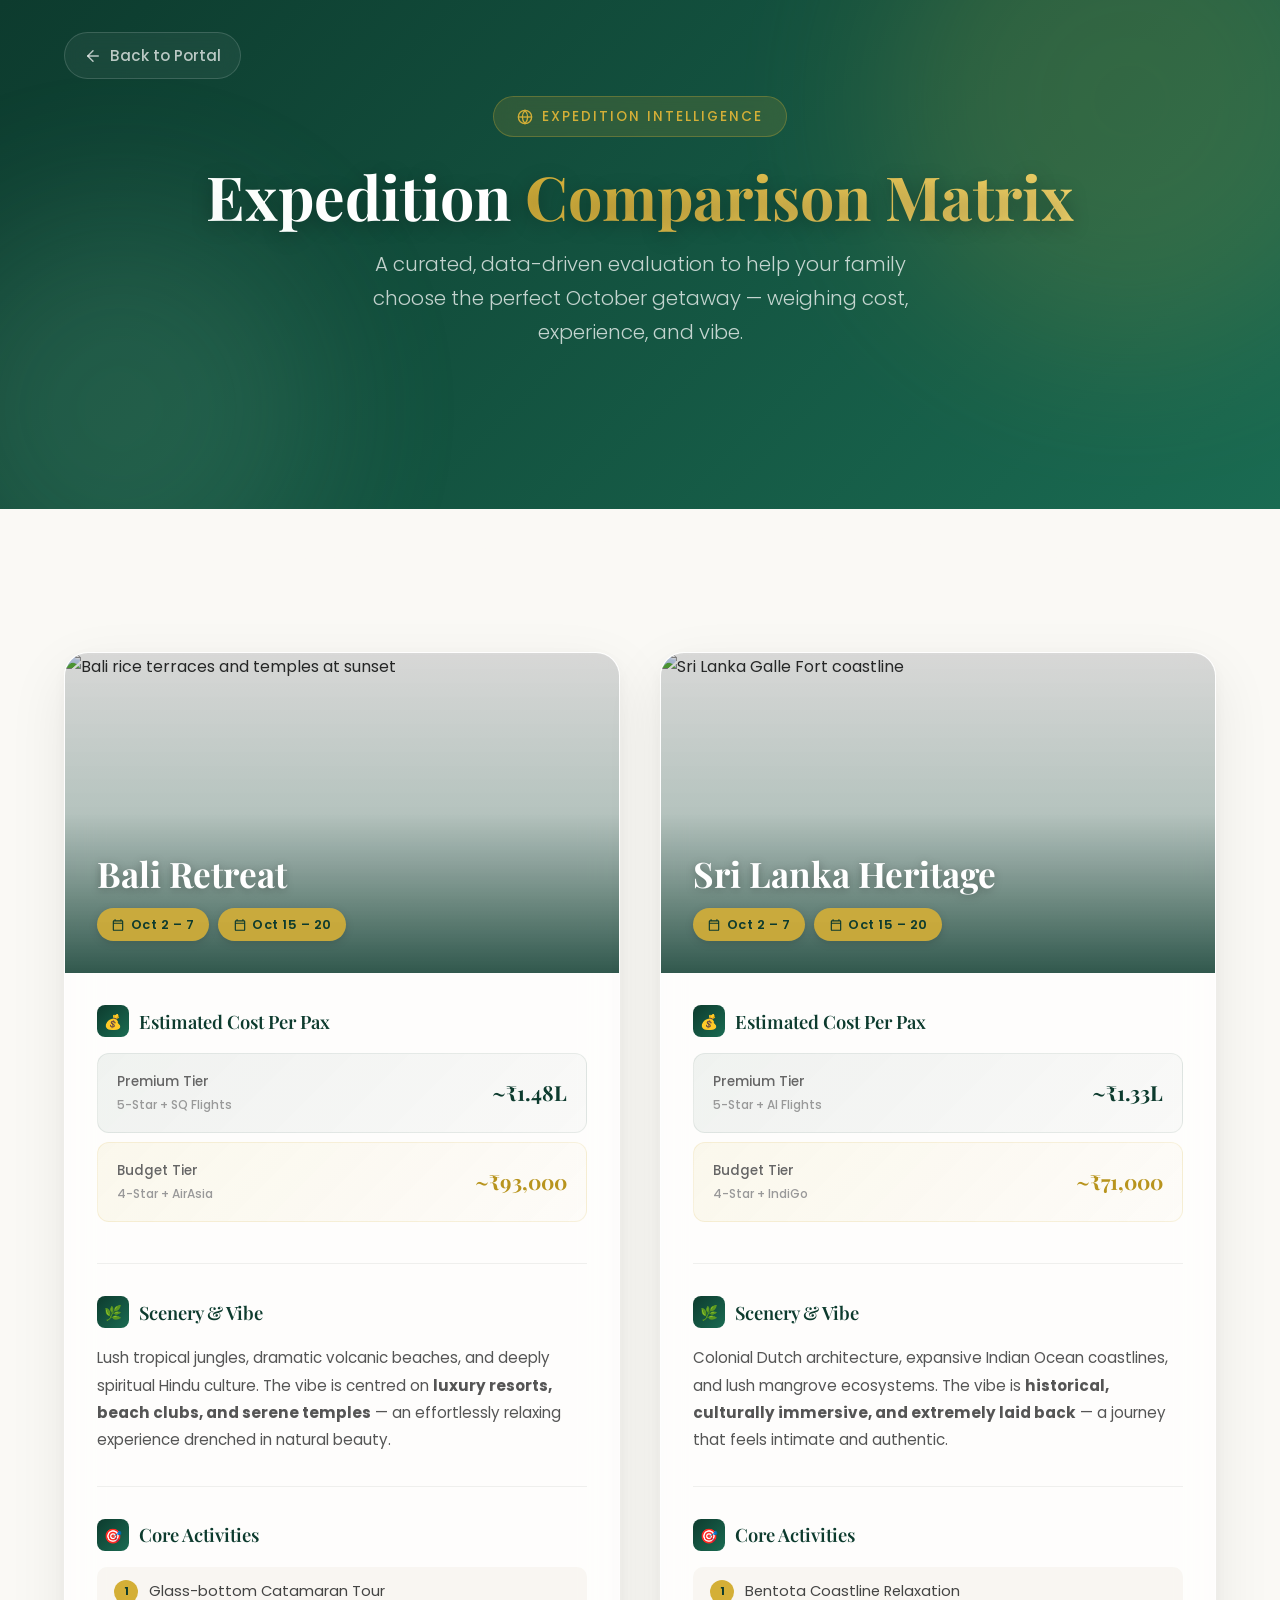
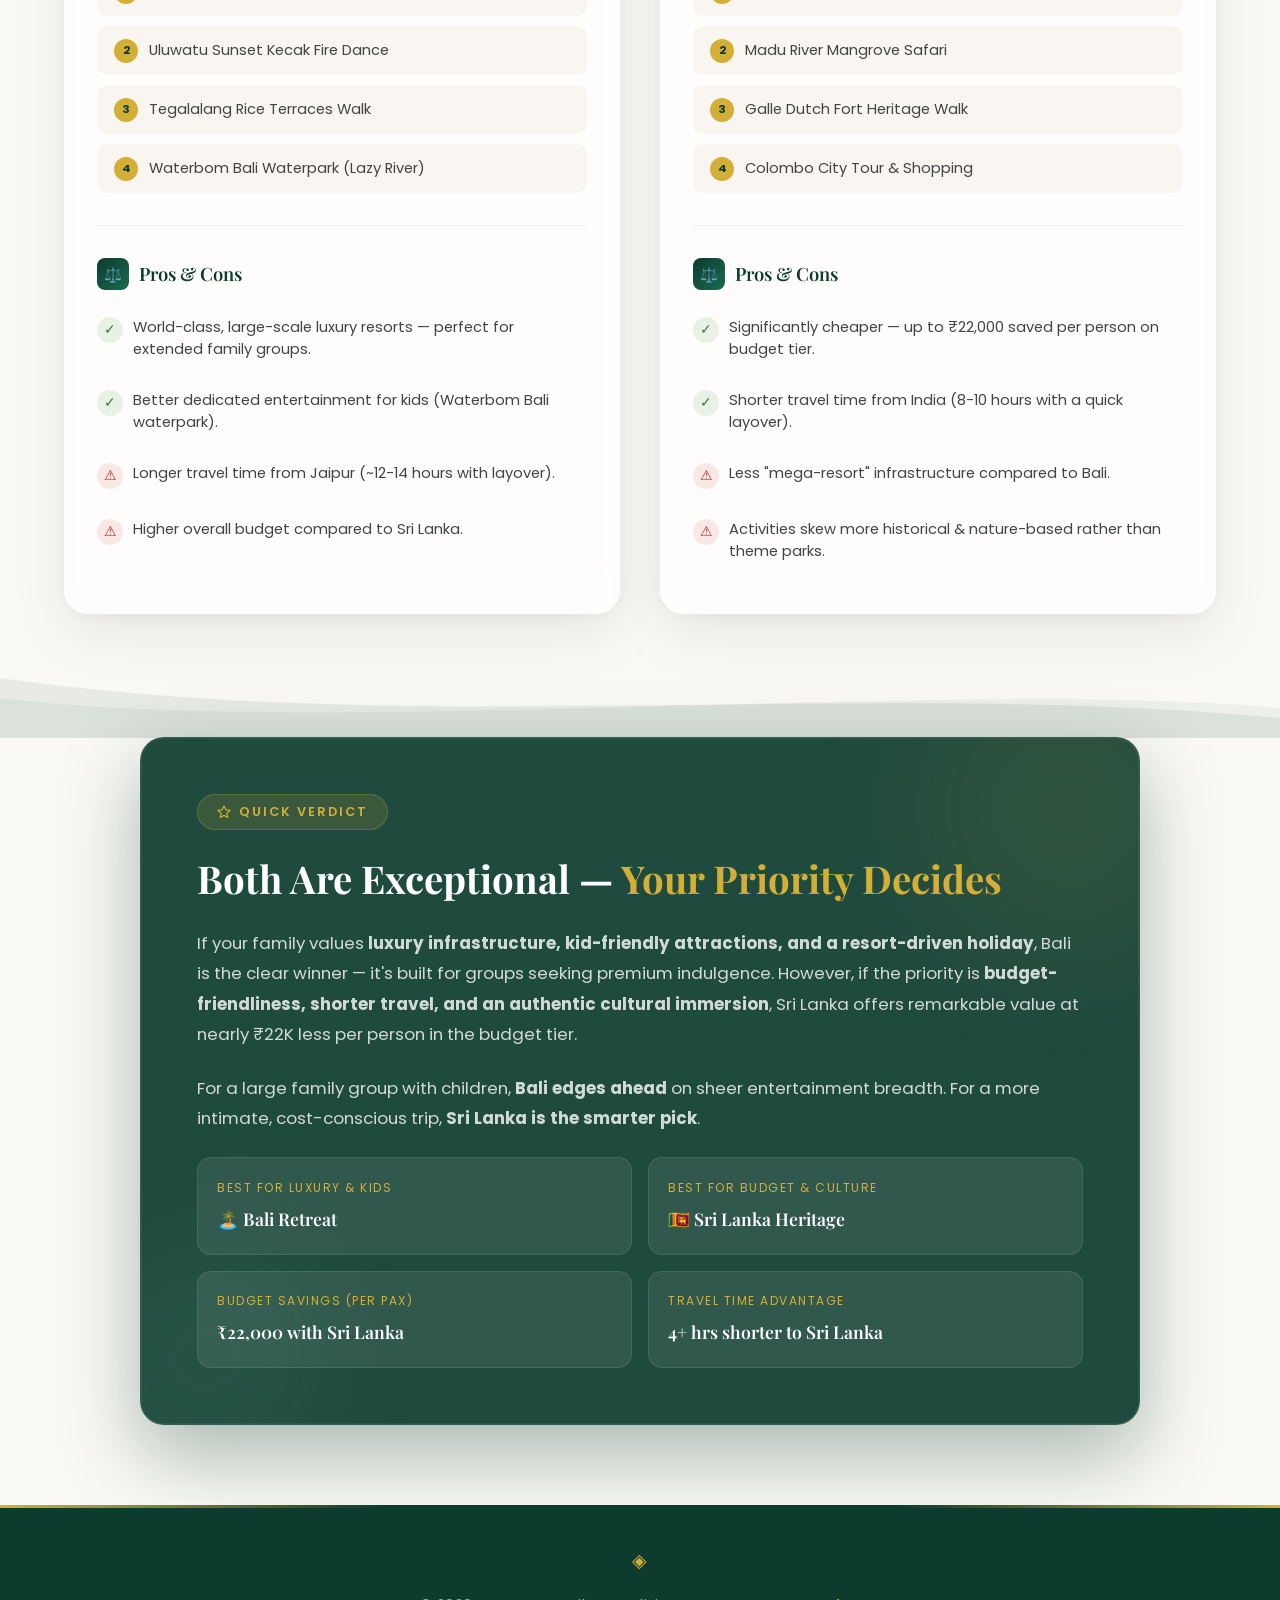
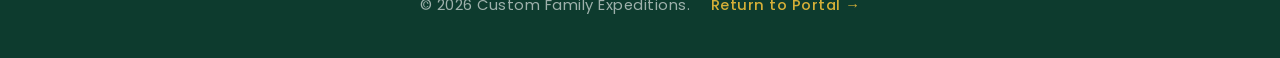
==== commit 15103d0f: "Fix CSS variables in comparison page" ====
--- a/compare.html
+++ b/compare.html
@@ -43,7 +43,7 @@
         }
         .comparison-hero::before {
             width: 500px; height: 500px;
-            background: var(--secondary-color);
+            background: var(--secondary);
             top: -150px; right: -100px;
             animation: floatOrb 8s ease-in-out infinite alternate;
         }
@@ -69,7 +69,7 @@
             border-radius: 50px;
             font-size: 0.85rem;
             font-weight: 500;
-            color: var(--secondary-color);
+            color: var(--secondary);
             letter-spacing: 2px;
             text-transform: uppercase;
             margin-bottom: 1.5rem;
@@ -86,7 +86,7 @@
         }
 
         .comparison-hero h1 span {
-            background: linear-gradient(135deg, var(--secondary-color), #f5d76e);
+            background: linear-gradient(135deg, var(--secondary), #f5d76e);
             -webkit-background-clip: text;
             -webkit-text-fill-color: transparent;
             background-clip: text;
@@ -123,7 +123,7 @@
         }
         .back-nav:hover {
             background: rgba(255,255,255,0.15);
-            color: var(--secondary-color);
+            color: var(--secondary);
             border-color: rgba(212,175,55,0.3);
             transform: translateX(-3px);
         }
@@ -241,7 +241,7 @@
             align-items: center;
             gap: 0.35rem;
             background: rgba(212, 175, 55, 0.9);
-            color: var(--primary-color);
+            color: var(--primary);
             padding: 0.35rem 0.9rem;
             border-radius: 50px;
             font-size: 0.8rem;
@@ -251,7 +251,7 @@
         }
         .date-badge svg {
             width: 14px; height: 14px;
-            fill: var(--primary-color);
+            fill: var(--primary);
         }
 
         /* Column body */
@@ -273,7 +273,7 @@
         /* Row title with icon */
         .row-title {
             font-family: var(--font-heading);
-            color: var(--primary-color);
+            color: var(--primary);
             font-size: 1.15rem;
             font-weight: 600;
             margin-bottom: 1rem;
@@ -287,7 +287,7 @@
             justify-content: center;
             width: 32px; height: 32px;
             border-radius: 8px;
-            background: linear-gradient(135deg, var(--primary-color), #1a6b52);
+            background: linear-gradient(135deg, var(--primary), #1a6b52);
             color: white;
             font-size: 0.9rem;
             flex-shrink: 0;
@@ -329,7 +329,7 @@
             font-family: var(--font-heading);
             font-weight: 700;
             font-size: 1.3rem;
-            color: var(--primary-color);
+            color: var(--primary);
         }
         .cost-box.budget .cost-value {
             color: #b8941e;
@@ -372,8 +372,8 @@
             justify-content: center;
             width: 24px; height: 24px;
             border-radius: 50%;
-            background: var(--secondary-color);
-            color: var(--primary-color);
+            background: var(--secondary);
+            color: var(--primary);
             font-size: 0.7rem;
             font-weight: 700;
             flex-shrink: 0;
@@ -464,7 +464,7 @@
             border-radius: 50px;
             font-size: 0.8rem;
             font-weight: 600;
-            color: var(--secondary-color);
+            color: var(--secondary);
             letter-spacing: 2px;
             text-transform: uppercase;
             margin-bottom: 1.5rem;
@@ -477,7 +477,7 @@
             line-height: 1.3;
         }
         .verdict-card h2 span {
-            color: var(--secondary-color);
+            color: var(--secondary);
         }
         .verdict-body {
             position: relative;
@@ -510,7 +510,7 @@
             font-size: 0.75rem;
             text-transform: uppercase;
             letter-spacing: 1.5px;
-            color: var(--secondary-color);
+            color: var(--secondary);
             margin-bottom: 0.4rem;
         }
         .verdict-highlight .vh-value {
@@ -521,14 +521,14 @@
 
         /* ===== FOOTER ===== */
         .compare-footer {
-            background: var(--primary-color);
+            background: var(--primary);
             text-align: center;
             padding: 2.5rem 5%;
             color: rgba(255,255,255,0.6);
             font-size: 0.9rem;
         }
         .compare-footer a {
-            color: var(--secondary-color);
+            color: var(--secondary);
             text-decoration: none;
             font-weight: 500;
             transition: color 0.3s ease;
--- a/styles.css
+++ b/styles.css
@@ -133,54 +133,62 @@
 
 
 /* ====================================================================
-   1. PORTAL SCREEN — Breathtaking Entry
+   1. PORTAL SCREEN & HERO — Breathtaking Animated Gradient
    ==================================================================== */
+#portal-screen, .hero {
+    position: relative;
+    overflow: hidden;
+    color: var(--text-light);
+    
+    /* 5-Stop Animated Gradient (from compare.html) */
+    background: linear-gradient(-45deg, #0d3b2e, #145a44, #0a2e23, #1a6b52, #0d3b2e);
+    background-size: 400% 400%;
+    animation: heroGradient 12s ease infinite;
+}
+
 #portal-screen {
     min-height: 100vh;
+    display: flex;
     flex-direction: column;
     align-items: center;
     justify-content: center;
     padding: 3rem 2rem;
-    color: var(--text-light);
-    position: relative;
-    overflow: hidden;
-
-    /* Animated gradient background */
-    background: linear-gradient(
-        135deg,
-        var(--primary-dark) 0%,
-        var(--primary) 25%,
-        #0f4a38 50%,
-        var(--primary-dark) 75%,
-        #06201a 100%
-    );
-    background-size: 400% 400%;
-    animation: portalGradient 12s ease infinite;
-}
-
-/* Floating particle-like radial gradients */
-#portal-screen::before {
+}
+
+/* Floating Orbs for Portal & Hero */
+#portal-screen::before, #portal-screen::after,
+.hero::before, .hero::after {
     content: '';
     position: absolute;
-    inset: 0;
-    background:
-        radial-gradient(circle at 20% 30%, rgba(212, 175, 55, 0.08) 0%, transparent 50%),
-        radial-gradient(circle at 80% 70%, rgba(212, 175, 55, 0.06) 0%, transparent 50%),
-        radial-gradient(circle at 50% 10%, rgba(255, 255, 255, 0.03) 0%, transparent 40%);
+    border-radius: 50%;
+    filter: blur(80px);
+    opacity: 0.15;
     pointer-events: none;
-    animation: portalShimmer 8s ease-in-out infinite alternate;
-}
-
-@keyframes portalGradient {
-    0%, 100% { background-position: 0% 50%; }
-    25% { background-position: 100% 0%; }
-    50% { background-position: 100% 100%; }
-    75% { background-position: 0% 100%; }
-}
-
-@keyframes portalShimmer {
-    0% { opacity: 0.5; transform: scale(1); }
-    100% { opacity: 1; transform: scale(1.05); }
+}
+
+#portal-screen::before, .hero::before {
+    width: 500px; height: 500px;
+    background: var(--secondary);
+    top: -150px; right: -100px;
+    animation: floatOrb 8s ease-in-out infinite alternate;
+}
+
+#portal-screen::after, .hero::after {
+    width: 400px; height: 400px;
+    background: #88d4ab;
+    bottom: -100px; left: -80px;
+    animation: floatOrb 10s ease-in-out infinite alternate-reverse;
+}
+
+@keyframes heroGradient {
+    0%   { background-position: 0% 50%; }
+    50%  { background-position: 100% 50%; }
+    100% { background-position: 0% 50%; }
+}
+
+@keyframes floatOrb {
+    0%   { transform: translate(0, 0) scale(1); }
+    100% { transform: translate(40px, -30px) scale(1.15); }
 }
 
 .portal-title {
@@ -397,55 +405,38 @@
 
 
 /* ====================================================================
-   3. HERO — Ken Burns + Glass Dashboard Mini-Cards
+   3. HERO — Glass Dashboard Mini-Cards
    ==================================================================== */
 .hero {
-    position: relative;
-    height: 100vh;
-    background-size: cover;
-    background-position: center;
+    min-height: 100vh;
     display: flex;
+    flex-direction: column;
     align-items: center;
     justify-content: center;
     text-align: center;
     padding-top: 60px;
+    padding-bottom: 80px; /* Space for wave */
+}
+
+.hero-overlay {
+    display: none; /* No longer needed with gradient background */
+}
+
+/* Wave Divider */
+.wave-divider {
+    position: absolute;
+    bottom: -1px;
+    left: 0;
+    width: 100%;
     overflow: hidden;
-}
-
-/* Ken Burns zoom animation on the background */
-.hero::before {
-    content: '';
-    position: absolute;
-    inset: 0;
-    background: inherit;
-    background-size: cover;
-    background-position: center;
-    animation: kenBurns 20s ease-in-out infinite alternate;
-    z-index: -1;
-}
-
-@keyframes kenBurns {
-    0% {
-        transform: scale(1) translateX(0);
-    }
-    50% {
-        transform: scale(1.08) translateX(-1%);
-    }
-    100% {
-        transform: scale(1.12) translateY(-2%);
-    }
-}
-
-.hero-overlay {
-    position: absolute;
-    inset: 0;
-    background: linear-gradient(
-        160deg,
-        rgba(13, 59, 46, 0.7) 0%,
-        rgba(8, 40, 32, 0.8) 50%,
-        rgba(0, 0, 0, 0.75) 100%
-    );
-    z-index: 0;
+    line-height: 0;
+    z-index: 10;
+}
+
+.wave-divider svg {
+    display: block;
+    width: 100%;
+    height: 80px;
 }
 
 .hero-content {
@@ -826,13 +817,12 @@
     display: grid;
     grid-template-columns: repeat(auto-fit, minmax(320px, 1fr));
     gap: 2rem;
-    perspective: 1200px;
 }
 
 .flip-card {
     background-color: transparent;
     width: 100%;
-    height: 420px;
+    height: 440px; /* Increased from 420px to prevent content cutoff */
     perspective: 1200px;
     cursor: pointer;
 }
@@ -865,7 +855,6 @@
 .flip-card-front {
     background: #ffffff;
     color: var(--text-dark);
-    position: relative;
 }
 
 /* Shimmer sweep on hover */
@@ -893,14 +882,11 @@
 
 .flip-card-front img {
     width: 100%;
-    height: 260px;
+    height: 220px; /* Reduced from 260px to give content more room */
     object-fit: cover;
-    transition: transform 0.6s ease;
-}
-
-.flip-card:hover .flip-card-front img {
-    transform: scale(1.05);
-}
+}
+
+/* Removed img hover scale to prevent 3D rotation transform conflict */
 
 .flip-card-front .content {
     padding: 1.5rem;
@@ -1488,10 +1474,6 @@
         grid-template-columns: 1fr;
     }
 
-    .flip-card {
-        height: 380px;
-    }
-
     /* Timeline responsive */
     .snapshot-timeline-container::before {
         left: 20px;
@@ -1563,10 +1545,6 @@
 
     .section-title {
         font-size: 1.5rem;
-    }
-
-    .flip-card {
-        height: 360px;
     }
 
     .stat-box h3 {
